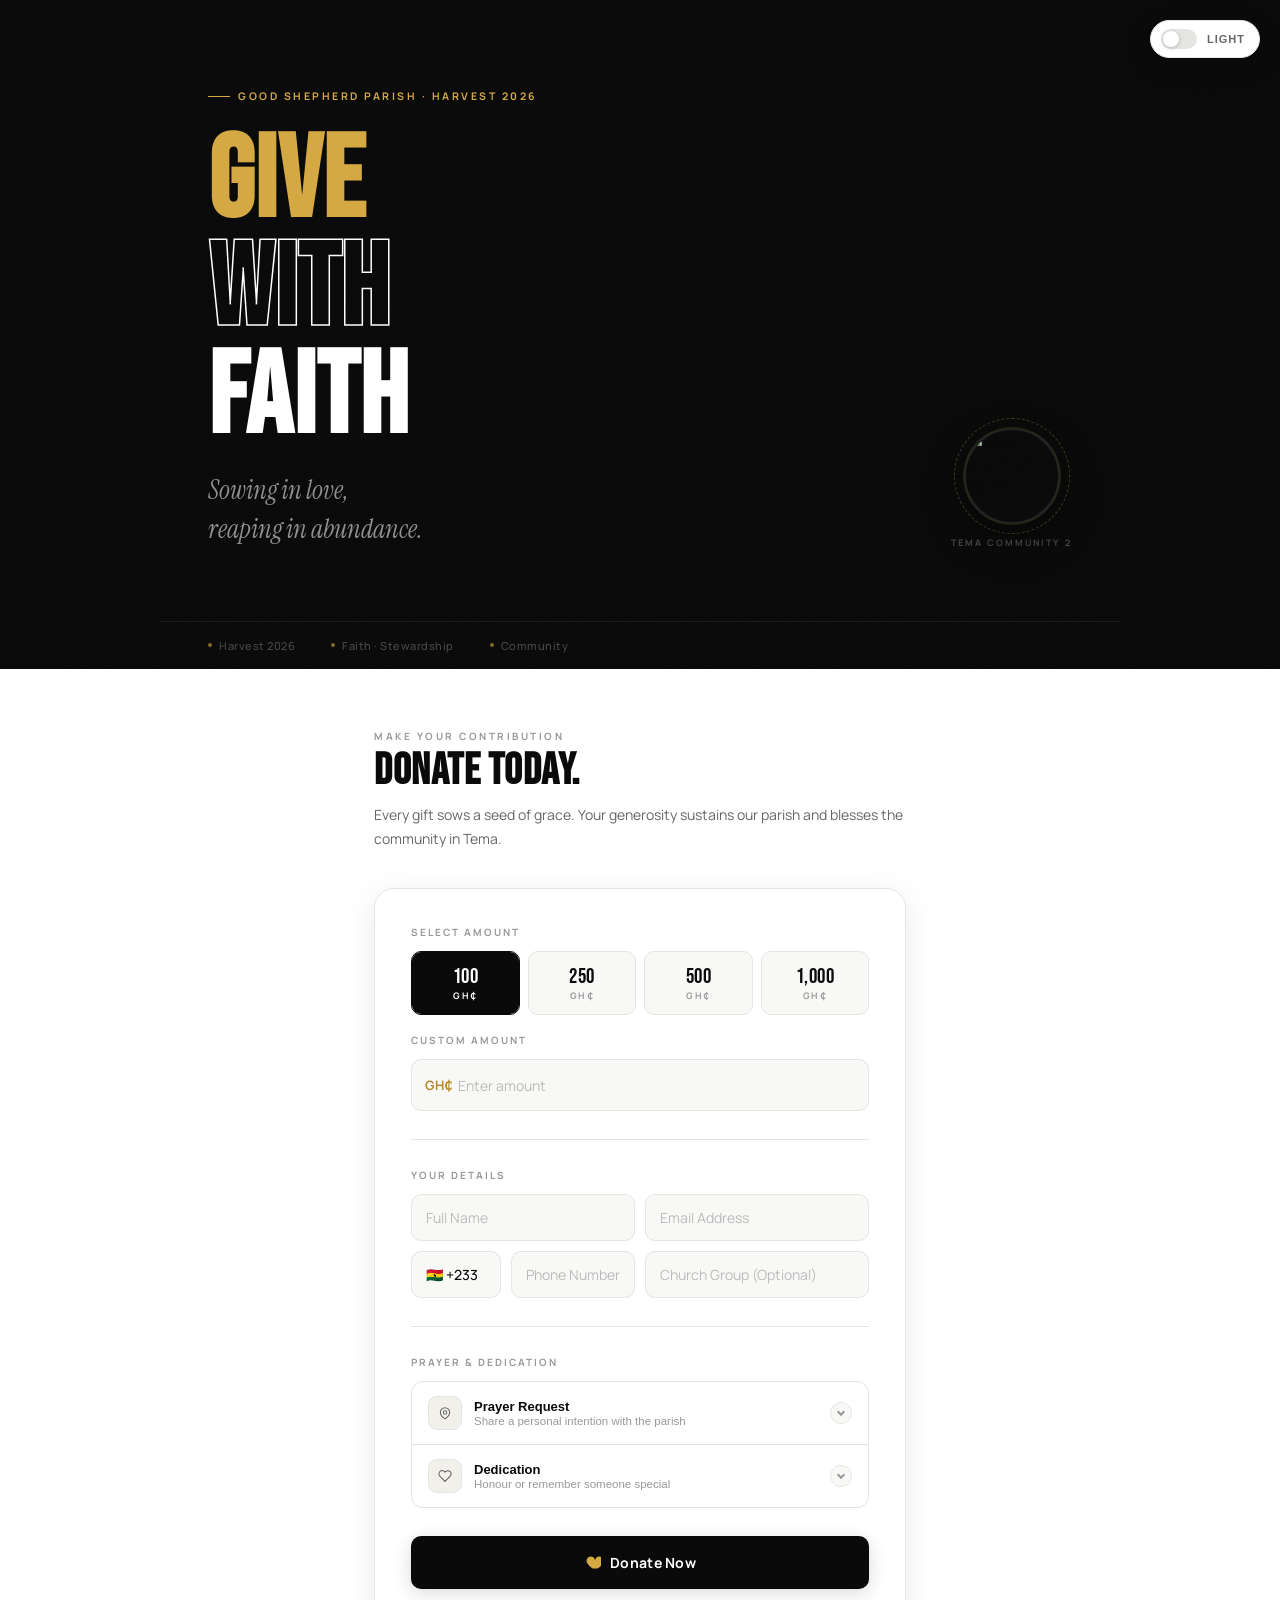
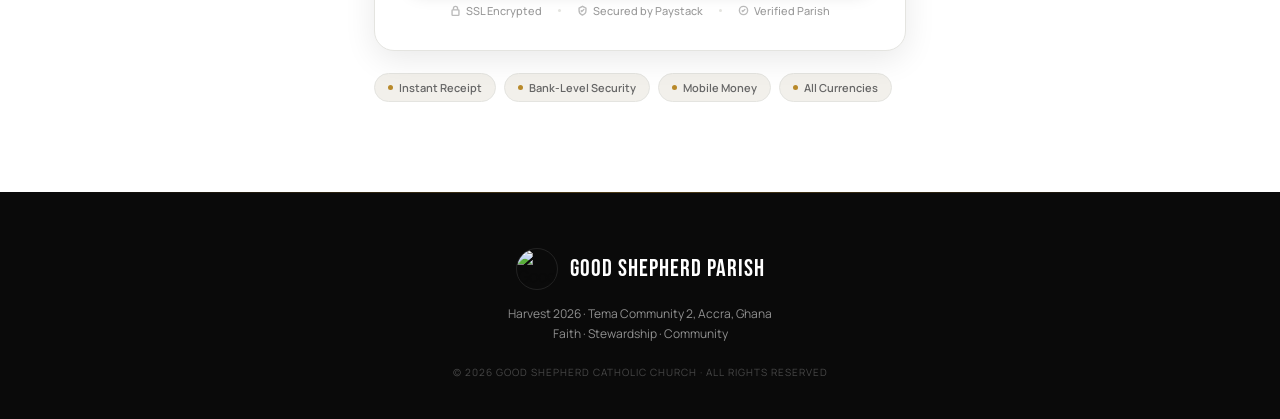
==== index.html @ bde8a5ee "Rename index2.html to index.html" ====
<!DOCTYPE html>
<html lang="en" data-theme="light">
<head>
<meta charset="UTF-8"/>
<meta name="viewport" content="width=device-width,initial-scale=1.0"/>
<title>Harvest 2026 — Good Shepherd Parish</title>
<script src="https://js.paystack.co/v1/inline.js"></script>
<link rel="preconnect" href="https://fonts.googleapis.com">
<link href="https://fonts.googleapis.com/css2?family=Bebas+Neue&family=Instrument+Serif:ital@0;1&family=Manrope:wght@300;400;500;600;700&display=swap" rel="stylesheet">

<style>
/* ═══════════════════════════════════════════════════
   DESIGN TOKENS — LIGHT
═══════════════════════════════════════════════════ */
:root,
[data-theme="light"] {
  --bg:           #FFFFFF;
  --bg2:          #F8F8F6;
  --bg3:          #F2F0EB;
  --surface:      #FFFFFF;
  --surface2:     #F8F8F6;
  --border:       #E4E4E0;
  --border2:      #CECEC8;
  --ink:          #0A0A0A;
  --ink2:         #333333;
  --ink3:         #666666;
  --ink4:         #999999;
  --ink5:         #BBBBBB;
  --hero-bg:      #0A0A0A;
  --hero-ink:     #FFFFFF;
  --hero-ink2:    rgba(255,255,255,.55);
  --hero-ink3:    rgba(255,255,255,.25);
  --hero-border:  rgba(255,255,255,.08);
  --gold:         #B8892A;
  --gold2:        #D4A843;
  --gold-bg:      #FBF5E6;
  --gold-border:  rgba(184,137,42,.2);
  --toggle-bg:    #E4E4E0;
  --toggle-knob:  #FFFFFF;
  --toggle-icon:  #666666;
  --pill-bg:      #F2F0EB;
  --shadow-sm:    0 2px 8px rgba(0,0,0,.06);
  --shadow-md:    0 8px 32px rgba(0,0,0,.09);
  --shadow-lg:    0 24px 64px rgba(0,0,0,.12);
  --cta-bg:       #0A0A0A;
  --cta-ink:      #FFFFFF;
  --input-bg:     #F8F8F6;
  --input-focus:  #FFFFFF;
}

/* ═══════════════════════════════════════════════════
   DESIGN TOKENS — DARK
═══════════════════════════════════════════════════ */
[data-theme="dark"] {
  --bg:           #0C0C0C;
  --bg2:          #141414;
  --bg3:          #1C1C1C;
  --surface:      #181818;
  --surface2:     #222222;
  --border:       #2A2A2A;
  --border2:      #383838;
  --ink:          #F0EDE8;
  --ink2:         #C8C4BC;
  --ink3:         #888480;
  --ink4:         #5A5652;
  --ink5:         #3A3632;
  --hero-bg:      #0C0C0C;
  --hero-ink:     #F0EDE8;
  --hero-ink2:    rgba(240,237,232,.5);
  --hero-ink3:    rgba(240,237,232,.2);
  --hero-border:  rgba(240,237,232,.06);
  --gold:         #C9A84C;
  --gold2:        #E8C97A;
  --gold-bg:      rgba(201,168,76,.1);
  --gold-border:  rgba(201,168,76,.2);
  --toggle-bg:    #2A2A2A;
  --toggle-knob:  #F0EDE8;
  --toggle-icon:  #C9A84C;
  --pill-bg:      #1C1C1C;
  --shadow-sm:    0 2px 8px rgba(0,0,0,.3);
  --shadow-md:    0 8px 32px rgba(0,0,0,.4);
  --shadow-lg:    0 24px 64px rgba(0,0,0,.5);
  --cta-bg:       #F0EDE8;
  --cta-ink:      #0C0C0C;
  --input-bg:     #1C1C1C;
  --input-focus:  #222222;
}

/* ═══════════════════════════════════════════════════
   RESET + BASE
═══════════════════════════════════════════════════ */
*, *::before, *::after { margin:0; padding:0; box-sizing:border-box; }
html { scroll-behavior:smooth; }

body {
  font-family: 'Manrope', sans-serif;
  background: var(--bg);
  color: var(--ink);
  overflow-x: hidden;
  -webkit-font-smoothing: antialiased;
  transition: background .4s ease, color .4s ease;
}

/* ═══════════════════════════════════════════════════
   THEME TOGGLE — floating pill
═══════════════════════════════════════════════════ */
.theme-toggle {
  position: fixed;
  top: 20px; right: 20px;
  z-index: 1000;
  display: flex; align-items: center; gap: 10px;
  background: var(--surface);
  border: 1.5px solid var(--border);
  border-radius: 100px;
  padding: 8px 14px 8px 10px;
  box-shadow: var(--shadow-md);
  cursor: pointer;
  transition: background .4s, border-color .4s, box-shadow .2s, transform .15s;
  user-select: none;
}
.theme-toggle:hover { transform: translateY(-1px); box-shadow: var(--shadow-lg); }
.theme-toggle:active { transform: translateY(0); }

.toggle-track {
  width: 36px; height: 20px;
  border-radius: 100px;
  background: var(--toggle-bg);
  position: relative;
  transition: background .4s;
  flex-shrink: 0;
}
[data-theme="dark"] .toggle-track { background: var(--gold); }

.toggle-knob {
  position: absolute;
  top: 2px; left: 2px;
  width: 16px; height: 16px;
  border-radius: 50%;
  background: var(--toggle-knob);
  transition: transform .3s cubic-bezier(.34,1.56,.64,1), background .4s;
  box-shadow: 0 1px 4px rgba(0,0,0,.2);
  display: flex; align-items: center; justify-content: center;
}
[data-theme="dark"] .toggle-knob { transform: translateX(16px); }

.toggle-label {
  font-size: 11px; font-weight: 700;
  letter-spacing: 1px; text-transform: uppercase;
  color: var(--ink3);
  transition: color .4s;
  white-space: nowrap;
}

/* ═══════════════════════════════════════════════════
   HERO
═══════════════════════════════════════════════════ */
.hero {
  background: var(--hero-bg);
  position: relative; overflow: hidden;
  transition: background .4s;
}

/* Subtle grain */
.hero::after {
  content: '';
  position: absolute; inset: 0;
  background-image: url("data:image/svg+xml,%3Csvg xmlns='http://www.w3.org/2000/svg' width='300' height='300'%3E%3Cfilter id='n'%3E%3CfeTurbulence type='fractalNoise' baseFrequency='0.8' numOctaves='4' stitchTiles='stitch'/%3E%3C/filter%3E%3Crect width='300' height='300' filter='url(%23n)' opacity='0.025'/%3E%3C/svg%3E");
  pointer-events: none; z-index: 1; opacity: .7;
}

/* Ambient glow — only in dark mode */
.hero-glow {
  position: absolute; pointer-events: none; z-index: 0;
  top: -100px; right: -100px;
  width: 500px; height: 500px;
  background: radial-gradient(circle, rgba(201,168,76,.12), transparent 65%);
  opacity: 0;
  transition: opacity .6s;
}
[data-theme="dark"] .hero-glow { opacity: 1; }

.hero-inner {
  position: relative; z-index: 2;
  max-width: 960px; margin: 0 auto;
  padding: 80px 48px 72px;
  display: grid;
  grid-template-columns: 1fr auto;
  align-items: end; gap: 40px;
}

/* Eyebrow */
.hero-tag {
  display: inline-flex; align-items: center; gap: 8px;
  font-size: 10.5px; font-weight: 700;
  letter-spacing: 2.5px; text-transform: uppercase;
  color: var(--gold2);
  margin-bottom: 26px;
  opacity: 0; animation: fadeUp .7s .1s both;
}
.tag-dash { width: 22px; height: 1.5px; background: var(--gold2); display: block; }

/* Headline */
.hero-title {
  font-family: 'Bebas Neue', sans-serif;
  font-size: clamp(68px, 9.5vw, 116px);
  line-height: .93;
  letter-spacing: 1px;
  color: var(--hero-ink);
  margin-bottom: 4px;
  opacity: 0; animation: fadeUp .8s .2s both;
  transition: color .4s;
}
.hero-title .out {
  -webkit-text-stroke: 1.5px var(--hero-ink);
  color: transparent;
  transition: -webkit-text-stroke-color .4s;
}
.hero-title .gw { color: var(--gold2); }

.hero-sub {
  font-family: 'Instrument Serif', serif;
  font-size: clamp(18px, 2.5vw, 26px);
  font-style: italic;
  color: var(--hero-ink2);
  margin-top: 18px; line-height: 1.5;
  opacity: 0; animation: fadeUp .8s .35s both;
  transition: color .4s;
}

/* Right: logo */
.hero-right {
  display: flex; flex-direction: column;
  align-items: center; gap: 12px; flex-shrink: 0;
  opacity: 0; animation: fadeUp .8s .45s both;
}
.logo-shell { position: relative; width: 96px; height: 96px; }
.logo-ring {
  position: absolute; inset: -10px; border-radius: 50%;
  border: 1px dashed rgba(201,168,76,.3);
  animation: spinRing 20s linear infinite;
}
@keyframes spinRing { to { transform: rotate(360deg); } }
.logo-img {
  width: 96px; height: 96px; border-radius: 50%;
  object-fit: cover; display: block;
  border: 2px solid rgba(255,255,255,.1);
  box-shadow: 0 0 0 1px rgba(201,168,76,.15), 0 16px 40px rgba(0,0,0,.4);
}
.hero-location {
  font-size: 9px; font-weight: 700;
  letter-spacing: 2px; text-transform: uppercase;
  color: var(--hero-ink3);
  text-align: center;
  transition: color .4s;
}

/* Bottom strip */
.hero-strip {
  position: relative; z-index: 2;
  border-top: 1px solid var(--hero-border);
  max-width: 960px; margin: 0 auto;
  padding: 16px 48px;
  display: flex; gap: 36px; flex-wrap: wrap;
  transition: border-color .4s;
}
.strip-item {
  font-size: 11px; font-weight: 500;
  letter-spacing: .5px;
  color: var(--hero-ink3);
  display: flex; align-items: center; gap: 7px;
  transition: color .4s;
}
.sdot { width: 4px; height: 4px; border-radius: 50%; background: var(--gold2); opacity: .6; }

/* ═══════════════════════════════════════════════════
   PAGE BODY
═══════════════════════════════════════════════════ */
.page-body {
  max-width: 580px; margin: 0 auto;
  padding: 60px 24px 90px;
}

.intro { margin-bottom: 36px; }
.intro-eye {
  font-size: 10px; font-weight: 700;
  letter-spacing: 2.5px; text-transform: uppercase;
  color: var(--ink4); margin-bottom: 6px;
  opacity: 0; animation: fadeUp .7s .5s both;
}
.intro-title {
  font-family: 'Bebas Neue', sans-serif;
  font-size: 44px; letter-spacing: .5px;
  color: var(--ink); line-height: 1;
  margin-bottom: 10px;
  opacity: 0; animation: fadeUp .7s .6s both;
  transition: color .4s;
}
.intro-body {
  font-size: 14px; font-weight: 400;
  color: var(--ink3); line-height: 1.75;
  opacity: 0; animation: fadeUp .7s .7s both;
  transition: color .4s;
}

/* ═══════════════════════════════════════════════════
   CARD
═══════════════════════════════════════════════════ */
.card {
  background: var(--surface);
  border: 1.5px solid var(--border);
  border-radius: 20px;
  box-shadow: var(--shadow-md);
  overflow: hidden;
  opacity: 0; transform: translateY(28px);
  transition: background .4s, border-color .4s, box-shadow .4s,
              opacity .7s cubic-bezier(.25,.46,.45,.94),
              transform .7s cubic-bezier(.25,.46,.45,.94);
}
.card.in { opacity: 1; transform: translateY(0); }
.card-pad { padding: 36px 36px 32px; }

/* ═══════════════════════════════════════════════════
   FIELD LABELS
═══════════════════════════════════════════════════ */
.flbl {
  font-size: 10px; font-weight: 700;
  letter-spacing: 2px; text-transform: uppercase;
  color: var(--ink4);
  margin-bottom: 12px; margin-top: 26px;
  transition: color .4s;
}
.flbl:first-child { margin-top: 0; }

/* ═══════════════════════════════════════════════════
   AMOUNT GRID
═══════════════════════════════════════════════════ */
.amt-grid { display: grid; grid-template-columns: repeat(4,1fr); gap: 8px; }

.amt-btn {
  position: relative; overflow: hidden;
  border: 1.5px solid var(--border);
  border-radius: 10px;
  padding: 14px 6px 12px;
  background: var(--surface2);
  cursor: pointer; text-align: center;
  transition: border-color .25s, background .25s, box-shadow .25s;
}
.amt-btn::after {
  content: '';
  position: absolute; bottom: 0; left: 0; right: 0; height: 0;
  background: var(--cta-bg);
  transition: height .28s cubic-bezier(.25,.46,.45,.94);
  z-index: 0;
}
.amt-btn:hover { border-color: var(--border2); }
.amt-btn.sel { border-color: var(--ink); }
.amt-btn.sel::after { height: 100%; }

.amt-num {
  font-family: 'Bebas Neue', sans-serif;
  font-size: 21px; letter-spacing: .5px;
  color: var(--ink); display: block; line-height: 1;
  margin-bottom: 2px;
  position: relative; z-index: 1;
  transition: color .25s;
}
.amt-cur {
  font-size: 9px; font-weight: 700;
  letter-spacing: 1.5px; text-transform: uppercase;
  color: var(--ink4); display: block;
  position: relative; z-index: 1;
  transition: color .25s;
}
.amt-btn.sel .amt-num,
.amt-btn.sel .amt-cur { color: var(--cta-ink); }

/* ═══════════════════════════════════════════════════
   INPUTS
═══════════════════════════════════════════════════ */
.inp-wrap { position: relative; }
.inp-prefix {
  position: absolute; left: 14px; top: 50%;
  transform: translateY(-50%);
  font-size: 13px; font-weight: 700;
  color: var(--gold); pointer-events: none;
}

input, select, textarea {
  width: 100%;
  background: var(--input-bg);
  border: 1.5px solid var(--border);
  border-radius: 10px;
  padding: 13px 14px;
  font-size: 14px; font-weight: 500;
  font-family: 'Manrope', sans-serif;
  color: var(--ink);
  outline: none;
  transition: border-color .2s, background .2s, box-shadow .2s, color .4s;
  -webkit-appearance: none;
}
input::placeholder, textarea::placeholder { color: var(--ink5); font-weight: 400; }
input:focus, select:focus, textarea:focus {
  border-color: var(--ink2);
  background: var(--input-focus);
  box-shadow: 0 0 0 3px rgba(0,0,0,.06);
}
[data-theme="dark"] input:focus,
[data-theme="dark"] select:focus,
[data-theme="dark"] textarea:focus {
  box-shadow: 0 0 0 3px rgba(201,168,76,.1);
  border-color: var(--gold);
}

#custom-in {
  padding-left: 46px;
  font-family: 'Bebas Neue', sans-serif;
  font-size: 20px; letter-spacing: .5px;
}
#custom-in::placeholder {
  font-family: 'Manrope', sans-serif;
  font-size: 14px; letter-spacing: 0;
}

select option { background: var(--bg2); color: var(--ink); }

.row2 { display: grid; grid-template-columns: 1fr 1fr; gap: 10px; }
.ph-row { display: grid; grid-template-columns: 90px 1fr; gap: 10px; }

/* ═══════════════════════════════════════════════════
   DIVIDER
═══════════════════════════════════════════════════ */
.rule {
  border: none; border-top: 1.5px solid var(--border);
  margin: 28px 0;
  transition: border-color .4s;
}

/* ═══════════════════════════════════════════════════
   ACCORDION
═══════════════════════════════════════════════════ */
.acc-wrap {
  border: 1.5px solid var(--border);
  border-radius: 12px; overflow: hidden;
  transition: border-color .4s;
}
.acc-item { border-bottom: 1.5px solid var(--border); transition: border-color .4s; }
.acc-item:last-child { border-bottom: none; }

.acc-btn {
  width: 100%; display: flex; align-items: center; gap: 12px;
  padding: 14px 16px;
  background: transparent; border: none;
  cursor: pointer; text-align: left;
  transition: background .15s;
}
.acc-btn:hover { background: var(--bg2); }

.acc-ico {
  width: 34px; height: 34px; border-radius: 9px;
  border: 1.5px solid var(--border);
  background: var(--bg3);
  display: flex; align-items: center; justify-content: center; flex-shrink: 0;
  transition: background .25s, border-color .25s;
}
.acc-ico svg {
  width: 14px; height: 14px;
  stroke: var(--ink3); fill: none; stroke-width: 1.8;
  transition: stroke .25s;
}
.acc-item.open .acc-ico { background: var(--gold-bg); border-color: var(--gold-border); }
.acc-item.open .acc-ico svg { stroke: var(--gold); }

.acc-text { flex: 1; }
.acc-title { font-size: 13px; font-weight: 600; color: var(--ink); transition: color .4s; }
.acc-hint { font-size: 11.5px; font-weight: 400; color: var(--ink4); margin-top: 1px; transition: color .4s; }

.acc-chev {
  width: 22px; height: 22px; border-radius: 50%;
  border: 1.5px solid var(--border);
  background: var(--surface2);
  display: flex; align-items: center; justify-content: center; flex-shrink: 0;
  transition: transform .3s cubic-bezier(.25,.46,.45,.94), background .25s, border-color .25s;
}
.acc-chev svg { width: 10px; height: 10px; stroke: var(--ink4); fill: none; stroke-width: 2.5; transition: stroke .25s; }
.acc-item.open .acc-chev {
  transform: rotate(180deg);
  background: var(--cta-bg); border-color: var(--cta-bg);
}
.acc-item.open .acc-chev svg { stroke: var(--cta-ink); }

.acc-body { max-height: 0; overflow: hidden; transition: max-height .38s cubic-bezier(.25,.46,.45,.94); }
.acc-item.open .acc-body { max-height: 220px; }
.acc-inner { padding: 4px 16px 16px; }
textarea { resize: none; min-height: 80px; font-size: 13px; line-height: 1.65; }

/* ═══════════════════════════════════════════════════
   CTA BUTTON
═══════════════════════════════════════════════════ */
.cta {
  width: 100%; margin-top: 28px;
  padding: 17px 28px;
  background: var(--cta-bg);
  color: var(--cta-ink);
  border: none; border-radius: 10px;
  font-family: 'Manrope', sans-serif;
  font-size: 14px; font-weight: 700; letter-spacing: .3px;
  cursor: pointer;
  display: flex; align-items: center; justify-content: center; gap: 9px;
  position: relative; overflow: hidden;
  box-shadow: 0 4px 18px rgba(0,0,0,.15);
  transition: background .4s, color .4s, transform .2s, box-shadow .2s;
}
.cta::before {
  content: '';
  position: absolute; top: 0; left: -70%;
  width: 45%; height: 100%;
  background: linear-gradient(90deg, transparent, rgba(255,255,255,.15), transparent);
  transform: skewX(-18deg);
  transition: left .5s ease;
}
.cta:hover { transform: translateY(-2px); box-shadow: 0 10px 32px rgba(0,0,0,.2); }
.cta:hover::before { left: 130%; }
.cta:active { transform: translateY(0); }
.cta svg { width: 17px; height: 17px; fill: var(--gold2); flex-shrink: 0; }

/* Trust row */
.trust {
  display: flex; align-items: center; justify-content: center;
  gap: 16px; margin-top: 14px; flex-wrap: wrap;
}
.tr-item {
  display: flex; align-items: center; gap: 5px;
  font-size: 11px; font-weight: 500; color: var(--ink4);
  transition: color .4s;
}
.tr-item svg { width: 11px; height: 11px; stroke: var(--ink5); fill: none; stroke-width: 2; transition: stroke .4s; }
.tr-sep { width: 3px; height: 3px; border-radius: 50%; background: var(--border); transition: background .4s; }

/* ═══════════════════════════════════════════════════
   FEATURE PILLS
═══════════════════════════════════════════════════ */
.pills { display: flex; gap: 8px; flex-wrap: wrap; margin-top: 22px; }
.pill {
  display: flex; align-items: center; gap: 6px;
  padding: 6px 13px;
  border: 1.5px solid var(--border);
  border-radius: 100px;
  background: var(--pill-bg);
  font-size: 11px; font-weight: 600;
  color: var(--ink3);
  transition: background .4s, border-color .4s, color .4s;
}
.pill-dot { width: 5px; height: 5px; border-radius: 50%; background: var(--gold); }

/* ═══════════════════════════════════════════════════
   FOOTER
═══════════════════════════════════════════════════ */
footer {
  background: var(--hero-bg);
  padding: 56px 48px 40px;
  position: relative;
  transition: background .4s;
}
footer::before {
  content: '';
  position: absolute; top: 0; left: 48px; right: 48px; height: 1.5px;
  background: linear-gradient(90deg, transparent, var(--gold), transparent);
  opacity: .4;
}
.foot-inner {
  max-width: 580px; margin: 0 auto;
  display: flex; flex-direction: column; align-items: center;
  gap: 14px; text-align: center;
}
.foot-logo { display: flex; align-items: center; gap: 12px; }
.foot-logo-img {
  width: 42px; height: 42px; border-radius: 50%; object-fit: cover;
  border: 1.5px solid rgba(255,255,255,.1);
}
.foot-name {
  font-family: 'Bebas Neue', sans-serif;
  font-size: 24px; letter-spacing: 1px;
  color: var(--hero-ink);
  transition: color .4s;
}
.foot-tag { font-size: 12px; font-weight: 400; color: var(--hero-ink2); line-height: 1.7; transition: color .4s; }
.foot-copy {
  font-size: 10px; font-weight: 400;
  letter-spacing: 1px; text-transform: uppercase;
  color: var(--hero-ink3); margin-top: 6px;
  transition: color .4s;
}

/* ═══════════════════════════════════════════════════
   TOAST
═══════════════════════════════════════════════════ */
.toast {
  position: fixed; bottom: 28px; left: 50%;
  transform: translateX(-50%) translateY(20px);
  opacity: 0;
  background: var(--surface);
  border: 1.5px solid var(--border);
  border-radius: 100px;
  padding: 12px 22px;
  display: flex; align-items: center; gap: 9px;
  font-size: 13px; font-weight: 500; color: var(--ink);
  box-shadow: var(--shadow-lg);
  z-index: 9999;
  pointer-events: none; white-space: nowrap;
  transition: opacity .35s cubic-bezier(.25,.46,.45,.94),
              transform .35s cubic-bezier(.25,.46,.45,.94),
              background .4s, border-color .4s, color .4s;
}
.toast.show { opacity: 1; transform: translateX(-50%) translateY(0); }
.toast svg { width: 14px; height: 14px; stroke: var(--gold2); fill: none; stroke-width: 2.2; flex-shrink: 0; }
.toast.err { border-color: #c0392b; }
.toast.err svg { stroke: #e74c3c; }

/* ═══════════════════════════════════════════════════
   ANIMATIONS
═══════════════════════════════════════════════════ */
@keyframes fadeUp {
  from { opacity: 0; transform: translateY(22px); }
  to   { opacity: 1; transform: none; }
}

/* ═══════════════════════════════════════════════════
   RESPONSIVE
═══════════════════════════════════════════════════ */
@media (max-width: 640px) {
  .hero-inner { grid-template-columns: 1fr; padding: 60px 24px 52px; gap: 28px; }
  .hero-right { flex-direction: row; justify-content: flex-start; }
  .hero-strip { padding: 16px 24px; gap: 20px; }
  .amt-grid { grid-template-columns: 1fr 1fr; }
  .row2 { grid-template-columns: 1fr; }
  .card-pad { padding: 24px 20px 20px; }
  footer { padding: 48px 24px 36px; }
  footer::before { left: 24px; right: 24px; }
  .theme-toggle { top: 16px; right: 16px; padding: 7px 12px 7px 9px; }
}
@media (prefers-reduced-motion: reduce) {
  *, *::before, *::after { animation-duration: .01ms !important; transition-duration: .01ms !important; }
}
</style>
</head>

<body>

<!-- ══ THEME TOGGLE ══════════════════════════════════ -->
<button class="theme-toggle" id="themeToggle" onclick="toggleTheme()" aria-label="Toggle dark mode">
  <div class="toggle-track">
    <div class="toggle-knob" id="knob"></div>
  </div>
  <span class="toggle-label" id="toggleLabel">Light</span>
</button>

<!-- ══ HERO ══════════════════════════════════════════ -->
<section class="hero">
  <div class="hero-glow"></div>

  <div class="hero-inner">
    <div class="hero-left">
      <div class="hero-tag">
        <span class="tag-dash"></span>
        Good Shepherd Parish · Harvest 2026
      </div>
      <h1 class="hero-title">
        <span class="gw">Give</span><br>
        <span class="out">With</span><br>
        Faith
      </h1>
      <p class="hero-sub">Sowing in love,<br>reaping in abundance.</p>
    </div>

    <div class="hero-right">
      <div class="logo-shell">
        <div class="logo-ring"></div>
        <img class="logo-img"
          src="[data-uri]"
          alt="Good Shepherd Parish">
      </div>
      <span class="hero-location">Tema Community 2</span>
    </div>
  </div>

  <div class="hero-strip">
    <div class="strip-item"><div class="sdot"></div>Harvest 2026</div>
    <div class="strip-item"><div class="sdot"></div>Faith · Stewardship</div>
    <div class="strip-item"><div class="sdot"></div>Community</div>
  </div>
</section>

<!-- ══ BODY ══════════════════════════════════════════ -->
<main class="page-body">

  <div class="intro">
    <div class="intro-eye">Make Your Contribution</div>
    <h2 class="intro-title">Donate Today.</h2>
    <p class="intro-body">Every gift sows a seed of grace. Your generosity sustains our parish and blesses the community in Tema.</p>
  </div>

  <div class="card" id="mainCard">
    <div class="card-pad">

      <!-- AMOUNT -->
      <div class="flbl">Select Amount</div>
      <div class="amt-grid">
        <div class="amt-btn sel" onclick="setAmt(100,this)">
          <span class="amt-num">100</span><span class="amt-cur">GH₵</span>
        </div>
        <div class="amt-btn" onclick="setAmt(250,this)">
          <span class="amt-num">250</span><span class="amt-cur">GH₵</span>
        </div>
        <div class="amt-btn" onclick="setAmt(500,this)">
          <span class="amt-num">500</span><span class="amt-cur">GH₵</span>
        </div>
        <div class="amt-btn" onclick="setAmt(1000,this)">
          <span class="amt-num">1,000</span><span class="amt-cur">GH₵</span>
        </div>
      </div>

      <!-- CUSTOM -->
      <div class="flbl" style="margin-top:18px;">Custom Amount</div>
      <div class="inp-wrap">
        <span class="inp-prefix">GH₵</span>
        <input type="number" id="custom-in" placeholder="Enter amount" oninput="onCustom(this)">
      </div>

      <hr class="rule">

      <!-- DETAILS -->
      <div class="flbl">Your Details</div>
      <div class="row2" style="margin-bottom:10px;">
        <input type="text" id="fullname" placeholder="Full Name">
        <input type="email" id="email" placeholder="Email Address">
      </div>
      <div class="row2">
        <div class="ph-row">
          <select id="cc">
            <option value="+233">🇬🇭 +233</option>
            <option value="+1">🇺🇸 +1</option>
            <option value="+44">🇬🇧 +44</option>
          </select>
          <input type="tel" id="phone" placeholder="Phone Number">
        </div>
        <input type="text" placeholder="Church Group (Optional)">
      </div>

      <hr class="rule">

      <!-- PRAYER & DEDICATION -->
      <div class="flbl">Prayer &amp; Dedication</div>
      <div class="acc-wrap">

        <div class="acc-item" id="a1">
          <button class="acc-btn" onclick="togAcc('a1')">
            <div class="acc-ico">
              <svg viewBox="0 0 24 24"><path d="M12 22s-8-5-8-11a8 8 0 0116 0c0 6-8 11-8 11z"/><circle cx="12" cy="11" r="3"/></svg>
            </div>
            <div class="acc-text">
              <div class="acc-title">Prayer Request</div>
              <div class="acc-hint">Share a personal intention with the parish</div>
            </div>
            <div class="acc-chev">
              <svg viewBox="0 0 12 12"><polyline points="2,4 6,8 10,4"/></svg>
            </div>
          </button>
          <div class="acc-body">
            <div class="acc-inner">
              <textarea id="prayer" placeholder="Share your prayer request (optional)…"></textarea>
            </div>
          </div>
        </div>

        <div class="acc-item" id="a2">
          <button class="acc-btn" onclick="togAcc('a2')">
            <div class="acc-ico">
              <svg viewBox="0 0 24 24"><path d="M20.84 4.61a5.5 5.5 0 00-7.78 0L12 5.67l-1.06-1.06a5.5 5.5 0 00-7.78 7.78l1.06 1.06L12 21.23l7.78-7.78 1.06-1.06a5.5 5.5 0 000-7.78z"/></svg>
            </div>
            <div class="acc-text">
              <div class="acc-title">Dedication</div>
              <div class="acc-hint">Honour or remember someone special</div>
            </div>
            <div class="acc-chev">
              <svg viewBox="0 0 12 12"><polyline points="2,4 6,8 10,4"/></svg>
            </div>
          </button>
          <div class="acc-body">
            <div class="acc-inner">
              <textarea id="dedication" placeholder="Dedicate this donation in honour or memory of someone (optional)…"></textarea>
            </div>
          </div>
        </div>

      </div>

      <!-- CTA -->
      <button class="cta" id="donateBtn" onclick="initDonation()">
        <svg viewBox="0 0 20 20"><path d="M10 17s-7-4.5-7-9a5 5 0 0110 0 5 5 0 0110 0c0 4.5-7 9-7 9z"/></svg>
        Donate Now
      </button>

      <div class="trust">
        <div class="tr-item">
          <svg viewBox="0 0 16 16" stroke-width="1.8"><rect x="3" y="7" width="10" height="8" rx="1"/><path d="M5 7V5a3 3 0 016 0v2"/></svg>
          SSL Encrypted
        </div>
        <div class="tr-sep"></div>
        <div class="tr-item">
          <svg viewBox="0 0 16 16" stroke-width="1.8"><path d="M8 2L3 4.5v4C3 11.5 5.5 13.8 8 14.5c2.5-.7 5-3 5-6v-4L8 2z"/><polyline points="5.5,8 7,9.5 10.5,6"/></svg>
          Secured by Paystack
        </div>
        <div class="tr-sep"></div>
        <div class="tr-item">
          <svg viewBox="0 0 16 16" stroke-width="1.8"><circle cx="8" cy="8" r="6"/><polyline points="5.5,8 7,9.5 10.5,6"/></svg>
          Verified Parish
        </div>
      </div>

    </div>
  </div>

  <!-- PILLS -->
  <div class="pills">
    <div class="pill"><div class="pill-dot"></div>Instant Receipt</div>
    <div class="pill"><div class="pill-dot"></div>Bank-Level Security</div>
    <div class="pill"><div class="pill-dot"></div>Mobile Money</div>
    <div class="pill"><div class="pill-dot"></div>All Currencies</div>
  </div>

</main>

<!-- ══ FOOTER ═════════════════════════════════════════ -->
<footer>
  <div class="foot-inner">
    <div class="foot-logo">
      <img class="foot-logo-img"
        src="[data-uri]"
        alt="Good Shepherd">
      <div class="foot-name">Good Shepherd Parish</div>
    </div>
    <p class="foot-tag">Harvest 2026 · Tema Community 2, Accra, Ghana<br>Faith · Stewardship · Community</p>
    <p class="foot-copy">© 2026 Good Shepherd Catholic Church · All rights reserved</p>
  </div>
</footer>

<!-- TOAST -->
<div class="toast" id="toast">
  <svg id="t-ico" viewBox="0 0 16 16" stroke-width="2.2">
    <circle cx="8" cy="8" r="6"/><polyline points="5.5,8 7,9.5 10.5,6"/>
  </svg>
  <span id="t-msg">Done.</span>
</div>

<script>
/* ── THEME ─────────────────────────────── */
const html   = document.documentElement;
const label  = document.getElementById('toggleLabel');

// Respect system preference on first load
if(window.matchMedia('(prefers-color-scheme: dark)').matches){
  html.setAttribute('data-theme','dark');
  label.textContent = 'Dark';
}

// Also listen for OS-level changes
window.matchMedia('(prefers-color-scheme: dark)').addEventListener('change', e => {
  const t = e.matches ? 'dark' : 'light';
  html.setAttribute('data-theme', t);
  label.textContent = t.charAt(0).toUpperCase() + t.slice(1);
  localStorage.setItem('gsp-theme', t);
});

// Load saved preference
const saved = localStorage.getItem('gsp-theme');
if(saved){ html.setAttribute('data-theme', saved); label.textContent = saved.charAt(0).toUpperCase()+saved.slice(1); }

function toggleTheme(){
  const curr = html.getAttribute('data-theme');
  const next = curr === 'dark' ? 'light' : 'dark';
  html.setAttribute('data-theme', next);
  label.textContent = next.charAt(0).toUpperCase() + next.slice(1);
  localStorage.setItem('gsp-theme', next);
}

/* ── SCROLL REVEAL ─────────────────────── */
const obs = new IntersectionObserver(entries => {
  entries.forEach(e => { if(e.isIntersecting) e.target.classList.add('in'); });
}, { threshold: .1 });
document.querySelectorAll('.card').forEach(c => obs.observe(c));

/* ── AMOUNT ─────────────────────────────── */
let selAmt = 100;
function setAmt(v, el){
  selAmt = v;
  document.querySelectorAll('.amt-btn').forEach(b => b.classList.remove('sel'));
  el.classList.add('sel');
  document.getElementById('custom-in').value = '';
}
function onCustom(el){
  if(el.value){
    selAmt = parseFloat(el.value);
    document.querySelectorAll('.amt-btn').forEach(b => b.classList.remove('sel'));
  }
}

/* ── ACCORDION ──────────────────────────── */
function togAcc(id){
  const item = document.getElementById(id);
  const was  = item.classList.contains('open');
  document.querySelectorAll('.acc-item').forEach(i => i.classList.remove('open'));
  if(!was) item.classList.add('open');
}

/* ── TOAST ──────────────────────────────── */
function showToast(msg, type='ok'){
  const t  = document.getElementById('toast');
  const ic = document.getElementById('t-ico');
  document.getElementById('t-msg').textContent = msg;
  t.className = 'toast' + (type === 'err' ? ' err' : '');
  ic.innerHTML = type === 'err'
    ? '<circle cx="8" cy="8" r="6"/><path d="M6 10l4-4M10 10L6 6"/>'
    : '<circle cx="8" cy="8" r="6"/><polyline points="5.5,8 7,9.5 10.5,6"/>';
  void t.offsetWidth;
  t.classList.add('show');
  setTimeout(() => t.classList.remove('show'), 3400);
}

/* ── BUTTON STATE ───────────────────────── */
function setBtnState(loading){
  const btn = document.getElementById('donateBtn');
  if(loading){
    btn.disabled = true;
    btn.innerHTML = `
      <svg width="17" height="17" viewBox="0 0 24 24" fill="none"
        stroke="currentColor" stroke-width="2.5"
        style="animation:spin .7s linear infinite;flex-shrink:0">
        <path d="M12 2v4M12 18v4M4.93 4.93l2.83 2.83M16.24 16.24l2.83 2.83M2 12h4M18 12h4M4.93 19.07l2.83-2.83M16.24 7.76l2.83-2.83"/>
      </svg>Processing…`;
    if(!document.getElementById('spinSty')){
      const s = document.createElement('style');
      s.id = 'spinSty';
      s.textContent = '@keyframes spin{to{transform:rotate(360deg)}}';
      document.head.appendChild(s);
    }
  } else {
    btn.disabled = false;
    btn.innerHTML = `<svg viewBox="0 0 20 20"><path d="M10 17s-7-4.5-7-9a5 5 0 0110 0 5 5 0 0110 0c0 4.5-7 9-7 9z"/></svg>Donate Now`;
  }
}

/* ── PAYSTACK ───────────────────────────── */
function initDonation(){
  const name  = document.getElementById('fullname').value.trim();
  const email = document.getElementById('email').value.trim();
  const phone = document.getElementById('phone').value.trim();
  if(!name || !email || !phone){
    showToast('Please fill in name, email and phone.', 'err'); return;
  }
  if(!selAmt || selAmt < 1){
    showToast('Please select or enter an amount.', 'err'); return;
  }
  setBtnState(true);
  const handler = PaystackPop.setup({
    key: 'YOUR_PAYSTACK_PUBLIC_KEY',
    email, amount: Math.round(selAmt * 100), currency: 'GHS',
    ref: 'GSP_H26_' + Date.now(),
    metadata: { custom_fields: [
      { display_name:'Donor Name',   variable_name:'donor_name',  value: name },
      { display_name:'Phone',        variable_name:'phone',       value: phone },
      { display_name:'Prayer',       variable_name:'prayer',      value: document.getElementById('prayer').value },
      { display_name:'Dedication',   variable_name:'dedication',  value: document.getElementById('dedication').value }
    ]},
    onClose(){ setBtnState(false); showToast('Payment window closed.'); },
    callback(r){ setBtnState(false); showToast('🙏 Thank you! Ref: ' + r.reference); }
  });
  handler.openIframe();
}
</script>

</body>
</html>
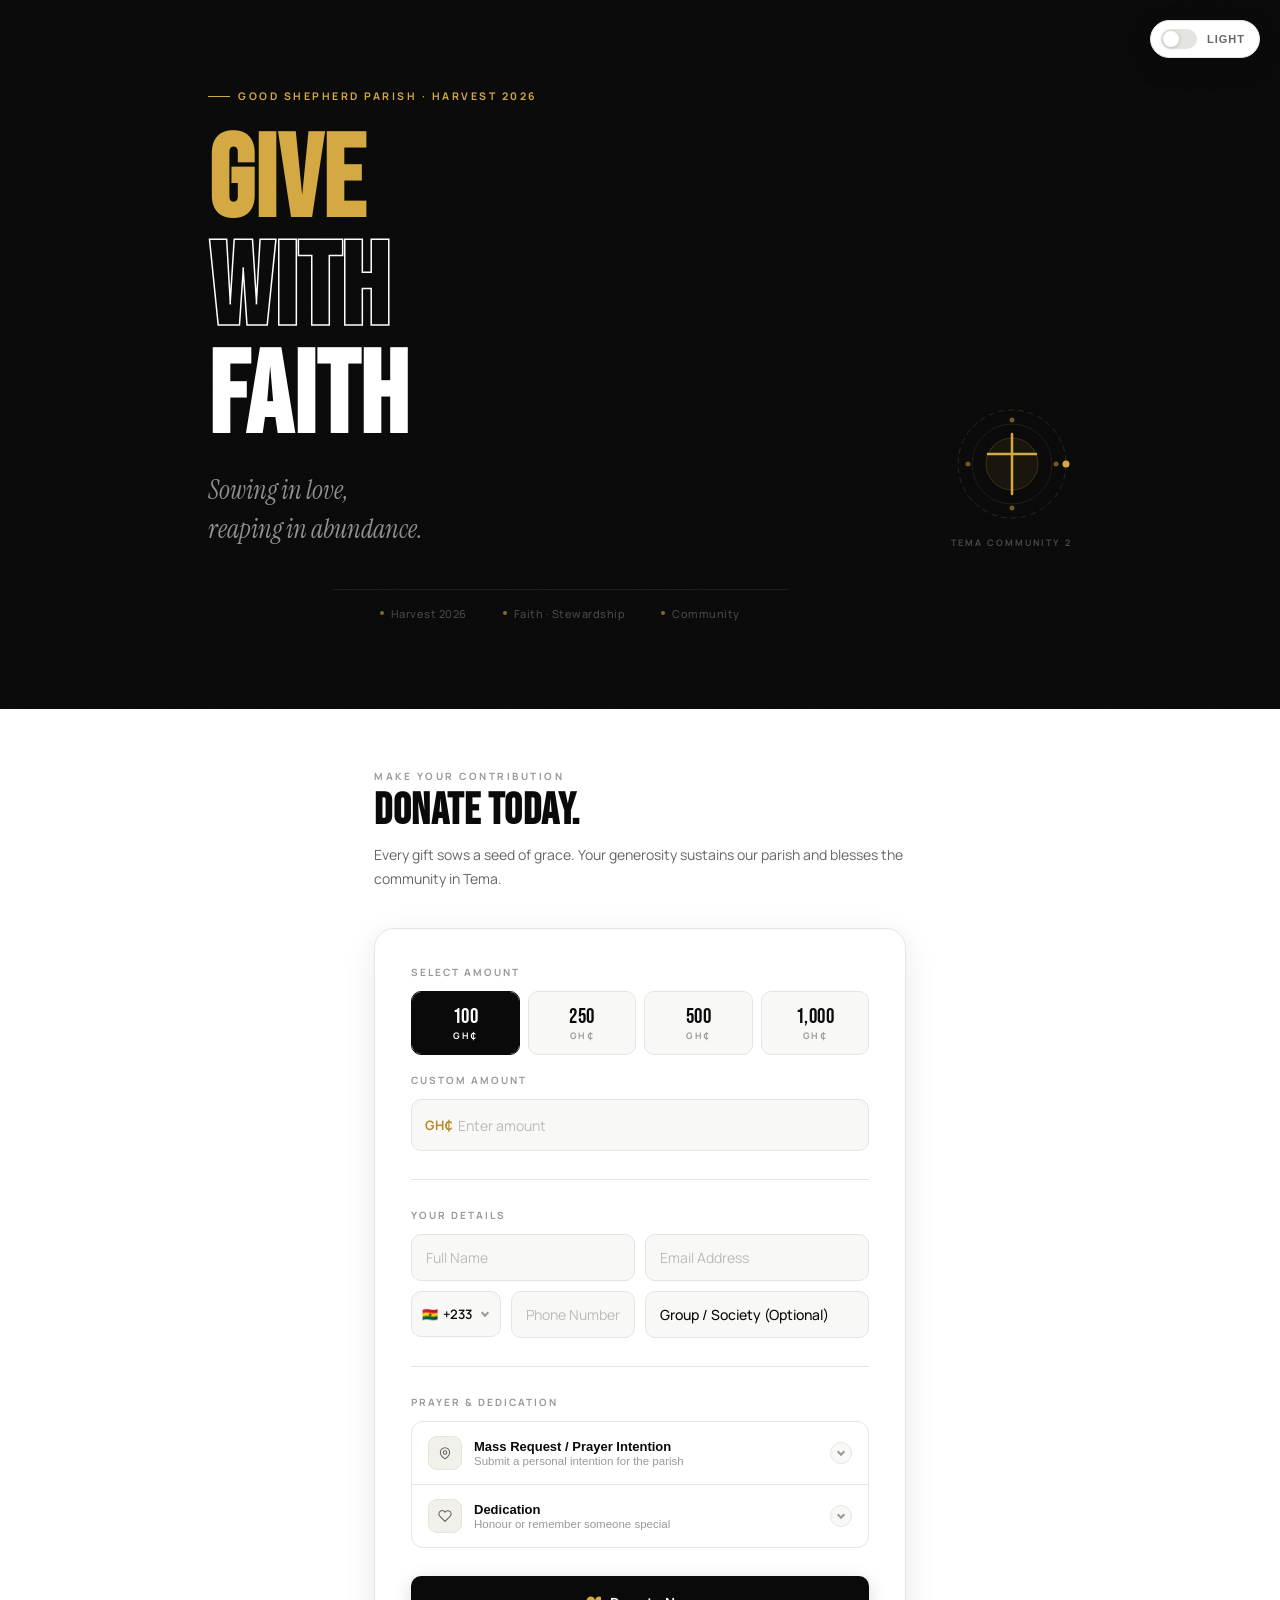
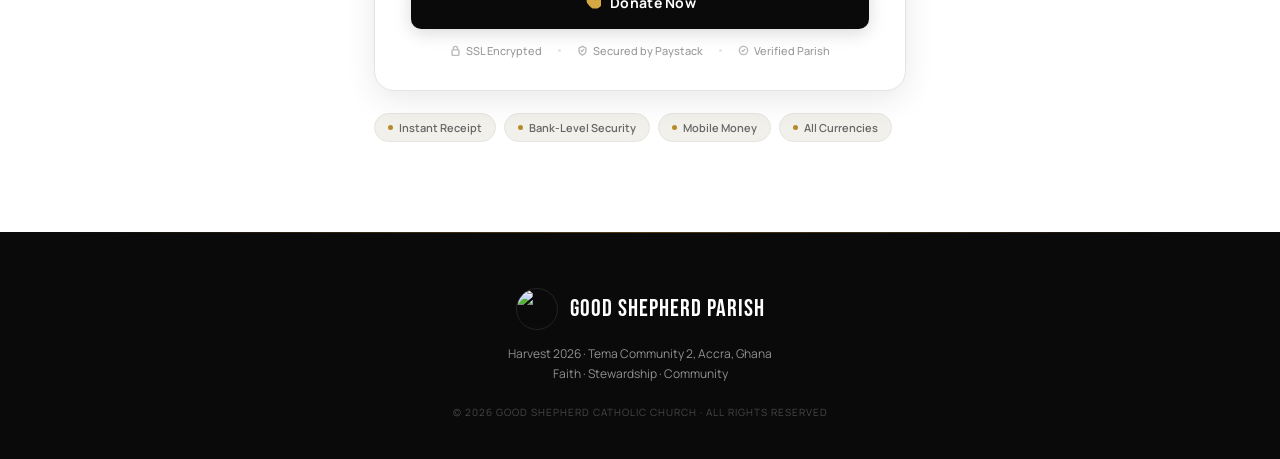
==== commit 0b560127: "Update fmt.Println message from 'Hello' to 'Goodbye'" ====
--- a/index.html
+++ b/index.html
@@ -616,6 +616,180 @@
 .toast.err { border-color: #c0392b; }
 .toast.err svg { stroke: #e74c3c; }
 
+/* optgroup labels */
+optgroup { color: var(--ink4); font-size: 11px; font-weight: 700; letter-spacing: 1px; }
+
+/* Intention detail slide-in */
+#intentionDetail {
+  animation: fadeUp .25s ease both;
+}
+
+/* ═══════════════════════════════════════════════════
+   ANIMATED HERO ICON
+═══════════════════════════════════════════════════ */
+.hero-icon-wrap {
+  display: flex; flex-direction: column;
+  align-items: center; gap: 12px; flex-shrink: 0;
+}
+.hero-icon-svg {
+  width: 120px; height: 120px;
+  overflow: visible;
+}
+
+/* Orbit ring slow spin */
+.orbit-ring {
+  transform-origin: 60px 60px;
+  animation: spinCW 22s linear infinite;
+}
+/* Mid ring counter-spin */
+.mid-ring {
+  transform-origin: 60px 60px;
+  animation: spinCCW 16s linear infinite;
+}
+/* Inner glow pulse */
+.inner-glow {
+  animation: glowPulse 3s ease-in-out infinite;
+  transform-origin: 60px 60px;
+}
+/* Cross lines draw in */
+.cross-v {
+  stroke-dasharray: 60;
+  stroke-dashoffset: 60;
+  animation: drawLine 1.2s .3s cubic-bezier(.25,.46,.45,.94) forwards;
+}
+.cross-h {
+  stroke-dasharray: 48;
+  stroke-dashoffset: 48;
+  animation: drawLine 1s .7s cubic-bezier(.25,.46,.45,.94) forwards;
+}
+/* Accent dots fade in staggered */
+.acc-dot {
+  opacity: 0;
+  animation: dotFadeIn .6s ease forwards;
+}
+.acc-dot:nth-child(1) { animation-delay: 1.1s; }
+.acc-dot:nth-child(2) { animation-delay: 1.3s; }
+.acc-dot:nth-child(3) { animation-delay: 1.2s; }
+.acc-dot:nth-child(4) { animation-delay: 1.4s; }
+/* Orbiting dot */
+.orbit-dot {
+  transform-origin: 60px 60px;
+  animation: orbitDot 8s linear infinite;
+}
+
+@keyframes spinCW  { to { transform: rotate(360deg);  } }
+@keyframes spinCCW { to { transform: rotate(-360deg); } }
+@keyframes glowPulse {
+  0%,100% { r: 26; opacity: .7; }
+  50%      { r: 29; opacity: 1;  }
+}
+@keyframes drawLine { to { stroke-dashoffset: 0; } }
+@keyframes dotFadeIn { to { opacity: .5; } }
+@keyframes orbitDot {
+  from { transform: rotate(0deg)   translateX(54px); }
+  to   { transform: rotate(360deg) translateX(54px); }
+}
+
+/* ═══════════════════════════════════════════════════
+   COUNTRY CODE PICKER
+═══════════════════════════════════════════════════ */
+.cc-wrap {
+  position: relative;
+}
+.cc-trigger {
+  width: 100%;
+  display: flex; align-items: center; gap: 5px;
+  background: var(--input-bg);
+  border: 1.5px solid var(--border);
+  border-radius: 10px;
+  padding: 13px 10px;
+  font-size: 13px; font-weight: 600;
+  font-family: 'Manrope', sans-serif;
+  color: var(--ink);
+  cursor: pointer;
+  transition: border-color .2s, background .2s, box-shadow .2s, color .4s;
+  white-space: nowrap;
+}
+.cc-trigger:focus, .cc-trigger.open {
+  border-color: var(--ink2);
+  background: var(--input-focus);
+  box-shadow: 0 0 0 3px rgba(0,0,0,.06);
+  outline: none;
+}
+[data-theme="dark"] .cc-trigger:focus,
+[data-theme="dark"] .cc-trigger.open {
+  border-color: var(--gold);
+  box-shadow: 0 0 0 3px rgba(201,168,76,.1);
+}
+.cc-trigger svg {
+  width: 10px; height: 10px;
+  margin-left: auto; flex-shrink: 0;
+  transition: transform .25s cubic-bezier(.25,.46,.45,.94);
+  stroke: var(--ink4);
+}
+.cc-trigger.open svg { transform: rotate(180deg); }
+
+.cc-menu {
+  position: absolute;
+  top: calc(100% + 6px); left: 0;
+  width: 260px;
+  background: var(--surface);
+  border: 1.5px solid var(--border);
+  border-radius: 12px;
+  box-shadow: var(--shadow-lg);
+  z-index: 500;
+  overflow: hidden;
+  opacity: 0;
+  transform: translateY(-8px) scale(.97);
+  pointer-events: none;
+  transition: opacity .25s cubic-bezier(.25,.46,.45,.94),
+              transform .25s cubic-bezier(.25,.46,.45,.94);
+}
+.cc-menu.open {
+  opacity: 1; transform: none; pointer-events: auto;
+}
+
+.cc-search-wrap {
+  display: flex; align-items: center; gap: 8px;
+  padding: 10px 12px;
+  border-bottom: 1px solid var(--border);
+}
+.cc-search-wrap svg {
+  width: 14px; height: 14px;
+  stroke: var(--ink4); flex-shrink: 0;
+}
+.cc-search {
+  border: none; background: transparent;
+  font-size: 13px; font-weight: 400;
+  color: var(--ink); outline: none;
+  padding: 0; width: 100%;
+  box-shadow: none;
+}
+.cc-search::placeholder { color: var(--ink5); }
+.cc-search:focus { border: none; box-shadow: none; background: transparent; }
+
+.cc-list {
+  max-height: 220px; overflow-y: auto;
+  padding: 4px 0;
+}
+.cc-list::-webkit-scrollbar { width: 4px; }
+.cc-list::-webkit-scrollbar-track { background: transparent; }
+.cc-list::-webkit-scrollbar-thumb { background: var(--border); border-radius: 4px; }
+
+.cc-opt {
+  display: flex; align-items: center; gap: 10px;
+  padding: 9px 14px;
+  cursor: pointer;
+  font-size: 13px; font-weight: 500;
+  color: var(--ink);
+  transition: background .12s;
+}
+.cc-opt:hover { background: var(--bg2); }
+.cc-opt.active { background: var(--gold-bg); color: var(--gold); }
+.cc-opt-flag { font-size: 16px; flex-shrink: 0; width: 22px; }
+.cc-opt-name { flex: 1; font-size: 12px; color: var(--ink3); }
+.cc-opt-code { font-weight: 700; font-size: 12px; color: var(--ink2); flex-shrink: 0; }
+
 /* ═══════════════════════════════════════════════════
    ANIMATIONS
 ═══════════════════════════════════════════════════ */
@@ -673,15 +847,29 @@
     </div>
 
     <div class="hero-right">
-      <div class="logo-shell">
-        <div class="logo-ring"></div>
-        <img class="logo-img"
-          src="[data-uri]"
-          alt="Good Shepherd Parish">
+      <!-- Animated sacred icon replacing logo -->
+      <div class="hero-icon-wrap">
+        <svg class="hero-icon-svg" viewBox="0 0 120 120" fill="none" xmlns="http://www.w3.org/2000/svg">
+          <!-- Outer orbit ring -->
+          <circle class="orbit-ring" cx="60" cy="60" r="54" stroke="rgba(212,168,67,.18)" stroke-width="1" stroke-dasharray="6 4"/>
+          <!-- Mid ring -->
+          <circle class="mid-ring" cx="60" cy="60" r="40" stroke="rgba(212,168,67,.12)" stroke-width="1"/>
+          <!-- Inner glow circle -->
+          <circle class="inner-glow" cx="60" cy="60" r="26" fill="rgba(212,168,67,.07)" stroke="rgba(212,168,67,.22)" stroke-width="1"/>
+          <!-- Cross -->
+          <line class="cross-v" x1="60" y1="30" x2="60" y2="90" stroke="#D4A843" stroke-width="2.5" stroke-linecap="round"/>
+          <line class="cross-h" x1="36" y1="50" x2="84" y2="50" stroke="#D4A843" stroke-width="2.5" stroke-linecap="round"/>
+          <!-- Corner accent dots -->
+          <circle class="acc-dot" cx="60" cy="16" r="2.5" fill="#D4A843" opacity=".5"/>
+          <circle class="acc-dot" cx="60" cy="104" r="2.5" fill="#D4A843" opacity=".5"/>
+          <circle class="acc-dot" cx="16" cy="60" r="2.5" fill="#D4A843" opacity=".5"/>
+          <circle class="acc-dot" cx="104" cy="60" r="2.5" fill="#D4A843" opacity=".5"/>
+          <!-- Orbiting dot -->
+          <circle class="orbit-dot" cx="114" cy="60" r="3.5" fill="#D4A843"/>
+        </svg>
+        <span class="hero-location">Tema Community 2</span>
       </div>
-      <span class="hero-location">Tema Community 2</span>
     </div>
-  </div>
 
   <div class="hero-strip">
     <div class="strip-item"><div class="sdot"></div>Harvest 2026</div>
@@ -735,15 +923,59 @@
         <input type="email" id="email" placeholder="Email Address">
       </div>
       <div class="row2">
+        <!-- Custom country-code picker -->
         <div class="ph-row">
-          <select id="cc">
-            <option value="+233">🇬🇭 +233</option>
-            <option value="+1">🇺🇸 +1</option>
-            <option value="+44">🇬🇧 +44</option>
-          </select>
+          <div class="cc-wrap" id="ccWrap">
+            <button type="button" class="cc-trigger" id="ccTrigger" onclick="toggleCCMenu()">
+              <span id="ccFlag">🇬🇭</span>
+              <span id="ccCode">+233</span>
+              <svg viewBox="0 0 12 12" fill="none" stroke="currentColor" stroke-width="2.5"><polyline points="2,4 6,8 10,4"/></svg>
+            </button>
+            <div class="cc-menu" id="ccMenu">
+              <div class="cc-search-wrap">
+                <svg viewBox="0 0 16 16" fill="none" stroke="currentColor" stroke-width="2"><circle cx="6.5" cy="6.5" r="4.5"/><path d="M10.5 10.5l3 3"/></svg>
+                <input type="text" class="cc-search" id="ccSearch" placeholder="Search country…" oninput="filterCC(this.value)" onclick="event.stopPropagation()">
+              </div>
+              <div class="cc-list" id="ccList"></div>
+            </div>
+          </div>
           <input type="tel" id="phone" placeholder="Phone Number">
         </div>
-        <input type="text" placeholder="Church Group (Optional)">
+        <select id="society">
+          <option value="">Group / Society (Optional)</option>
+          <option value="general">— General Parishioner / No Society —</option>
+          <optgroup label="── Ministries (Liturgical & Service)">
+            <option value="eucharistic">Eucharistic Ministers</option>
+            <option value="catechists">Catechists</option>
+            <option value="knolta">Knights &amp; Ladies of the Altar (KNOLTA)</option>
+            <option value="lectors">Lectors Group</option>
+            <option value="main-choir">GSP Main Choir</option>
+            <option value="jubilee-choir">Jubilee Youth Choir</option>
+            <option value="cecilia">St. Cecilia's Guild</option>
+            <option value="seraphim">Seraphim Singers</option>
+            <option value="living-witnesses">Living Witnesses</option>
+            <option value="ushers">Ushers Group</option>
+            <option value="media">GSP Media</option>
+            <option value="childrens-choir">Children's Choir</option>
+            <option value="childrens-animators">Children Service Animators</option>
+            <option value="marriage-counselors">Marriage Counselors</option>
+          </optgroup>
+          <optgroup label="── Sodalities & Confraternities">
+            <option value="sacred-heart">Sacred Heart Confraternity</option>
+            <option value="knights-johns">Knights of St. John's International &amp; Ladies' Auxiliary</option>
+            <option value="knights-marshall">Knights and Ladies of Marshall</option>
+          </optgroup>
+          <optgroup label="── Traditional / Ethnic Groups">
+            <option value="akan">Akan Society</option>
+            <option value="gabriel">St. Gabriel's Guild (Ga-Adangbe)</option>
+            <option value="lwanga">St. Charles Lwanga (Northern)</option>
+          </optgroup>
+          <optgroup label="── Associations">
+            <option value="wage">WAGE</option>
+            <option value="cosra">COSRA</option>
+            <option value="vincent">St. Vincent De Paul</option>
+          </optgroup>
+        </select>
       </div>
 
       <hr class="rule">
@@ -758,8 +990,8 @@
               <svg viewBox="0 0 24 24"><path d="M12 22s-8-5-8-11a8 8 0 0116 0c0 6-8 11-8 11z"/><circle cx="12" cy="11" r="3"/></svg>
             </div>
             <div class="acc-text">
-              <div class="acc-title">Prayer Request</div>
-              <div class="acc-hint">Share a personal intention with the parish</div>
+              <div class="acc-title">Mass Request / Prayer Intention</div>
+              <div class="acc-hint">Submit a personal intention for the parish</div>
             </div>
             <div class="acc-chev">
               <svg viewBox="0 0 12 12"><polyline points="2,4 6,8 10,4"/></svg>
@@ -767,7 +999,25 @@
           </button>
           <div class="acc-body">
             <div class="acc-inner">
-              <textarea id="prayer" placeholder="Share your prayer request (optional)…"></textarea>
+              <!-- Intention type -->
+              <div class="flbl" style="margin-top:4px;">Type of Intention</div>
+              <select id="intentionType" onchange="showIntentionField()">
+                <option value="">— Select Intention —</option>
+                <option value="birthday">Birthday of</option>
+                <option value="anniversary">Anniversary</option>
+                <option value="thanksgiving">Thanksgiving</option>
+                <option value="success">Success</option>
+                <option value="repose">Repose of Soul of</option>
+                <option value="special">Special Intentions of</option>
+                <option value="blessing">God's Blessing, Protection &amp; Guidance for</option>
+                <option value="other">Other Intention</option>
+              </select>
+
+              <!-- Dynamic name/detail field -->
+              <div id="intentionDetail" style="display:none;margin-top:10px;">
+                <div class="flbl" id="intentionLabel" style="margin-top:0;margin-bottom:8px;">Name / Details</div>
+                <input type="text" id="intentionInput" id="prayer" placeholder="">
+              </div>
             </div>
           </div>
         </div>
@@ -904,7 +1154,293 @@
   }
 }
 
-/* ── ACCORDION ──────────────────────────── */
+/* ── MASS INTENTION ─────────────────────── */
+function showIntentionField(){
+  const type   = document.getElementById('intentionType').value;
+  const detail = document.getElementById('intentionDetail');
+  const label  = document.getElementById('intentionLabel');
+  const input  = document.getElementById('intentionInput');
+
+  if(!type){ detail.style.display = 'none'; return; }
+
+  detail.style.display = 'block';
+  switch(type){
+    case 'birthday':
+      label.textContent = 'Name of Celebrant';
+      input.placeholder = 'Name of the Birthday Celebrant';
+      break;
+    case 'anniversary':
+      label.textContent = 'Name(s) of Couple / Person';
+      input.placeholder = 'Name of couple or person celebrating anniversary';
+      break;
+    case 'thanksgiving':
+      label.textContent = 'Thanksgiving For';
+      input.placeholder = 'What are you thanking God for?';
+      break;
+    case 'success':
+      label.textContent = 'Success For';
+      input.placeholder = 'Name of person / project';
+      break;
+    case 'repose':
+      label.textContent = 'Repose of Soul of';
+      input.placeholder = 'Full name of the deceased';
+      break;
+    case 'special':
+      label.textContent = 'Special Intentions of';
+      input.placeholder = 'Name of person(s)';
+      break;
+    case 'blessing':
+      label.textContent = "God's Blessing, Protection & Guidance for";
+      input.placeholder = 'Name of person(s) or family';
+      break;
+    case 'other':
+      label.textContent = 'Other Intention';
+      input.placeholder = 'Describe your intention';
+      break;
+    default:
+      detail.style.display = 'none';
+  }
+}
+
+/* ── COUNTRY CODE PICKER ─────────────────── */
+const COUNTRIES = [
+  {code:'+233',flag:'🇬🇭',name:'Ghana'},
+  {code:'+1',flag:'🇺🇸',name:'United States'},
+  {code:'+44',flag:'🇬🇧',name:'United Kingdom'},
+  {code:'+93',flag:'🇦🇫',name:'Afghanistan'},
+  {code:'+355',flag:'🇦🇱',name:'Albania'},
+  {code:'+213',flag:'🇩🇿',name:'Algeria'},
+  {code:'+376',flag:'🇦🇩',name:'Andorra'},
+  {code:'+244',flag:'🇦🇴',name:'Angola'},
+  {code:'+54',flag:'🇦🇷',name:'Argentina'},
+  {code:'+374',flag:'🇦🇲',name:'Armenia'},
+  {code:'+61',flag:'🇦🇺',name:'Australia'},
+  {code:'+43',flag:'🇦🇹',name:'Austria'},
+  {code:'+994',flag:'🇦🇿',name:'Azerbaijan'},
+  {code:'+1242',flag:'🇧🇸',name:'Bahamas'},
+  {code:'+973',flag:'🇧🇭',name:'Bahrain'},
+  {code:'+880',flag:'🇧🇩',name:'Bangladesh'},
+  {code:'+375',flag:'🇧🇾',name:'Belarus'},
+  {code:'+32',flag:'🇧🇪',name:'Belgium'},
+  {code:'+501',flag:'🇧🇿',name:'Belize'},
+  {code:'+229',flag:'🇧🇯',name:'Benin'},
+  {code:'+975',flag:'🇧🇹',name:'Bhutan'},
+  {code:'+591',flag:'🇧🇴',name:'Bolivia'},
+  {code:'+387',flag:'🇧🇦',name:'Bosnia'},
+  {code:'+267',flag:'🇧🇼',name:'Botswana'},
+  {code:'+55',flag:'🇧🇷',name:'Brazil'},
+  {code:'+673',flag:'🇧🇳',name:'Brunei'},
+  {code:'+359',flag:'🇧🇬',name:'Bulgaria'},
+  {code:'+226',flag:'🇧🇫',name:'Burkina Faso'},
+  {code:'+257',flag:'🇧🇮',name:'Burundi'},
+  {code:'+238',flag:'🇨🇻',name:'Cabo Verde'},
+  {code:'+855',flag:'🇰🇭',name:'Cambodia'},
+  {code:'+237',flag:'🇨🇲',name:'Cameroon'},
+  {code:'+1',flag:'🇨🇦',name:'Canada'},
+  {code:'+236',flag:'🇨🇫',name:'Central African Rep.'},
+  {code:'+235',flag:'🇹🇩',name:'Chad'},
+  {code:'+56',flag:'🇨🇱',name:'Chile'},
+  {code:'+86',flag:'🇨🇳',name:'China'},
+  {code:'+57',flag:'🇨🇴',name:'Colombia'},
+  {code:'+269',flag:'🇰🇲',name:'Comoros'},
+  {code:'+243',flag:'🇨🇩',name:'Congo (DRC)'},
+  {code:'+242',flag:'🇨🇬',name:'Congo (Rep.)'},
+  {code:'+506',flag:'🇨🇷',name:'Costa Rica'},
+  {code:'+225',flag:'🇨🇮',name:"Côte d'Ivoire"},
+  {code:'+385',flag:'🇭🇷',name:'Croatia'},
+  {code:'+53',flag:'🇨🇺',name:'Cuba'},
+  {code:'+357',flag:'🇨🇾',name:'Cyprus'},
+  {code:'+420',flag:'🇨🇿',name:'Czech Republic'},
+  {code:'+45',flag:'🇩🇰',name:'Denmark'},
+  {code:'+253',flag:'🇩🇯',name:'Djibouti'},
+  {code:'+1767',flag:'🇩🇲',name:'Dominica'},
+  {code:'+1809',flag:'🇩🇴',name:'Dominican Republic'},
+  {code:'+593',flag:'🇪🇨',name:'Ecuador'},
+  {code:'+20',flag:'🇪🇬',name:'Egypt'},
+  {code:'+503',flag:'🇸🇻',name:'El Salvador'},
+  {code:'+240',flag:'🇬🇶',name:'Equatorial Guinea'},
+  {code:'+291',flag:'🇪🇷',name:'Eritrea'},
+  {code:'+372',flag:'🇪🇪',name:'Estonia'},
+  {code:'+268',flag:'🇸🇿',name:'Eswatini'},
+  {code:'+251',flag:'🇪🇹',name:'Ethiopia'},
+  {code:'+679',flag:'🇫🇯',name:'Fiji'},
+  {code:'+358',flag:'🇫🇮',name:'Finland'},
+  {code:'+33',flag:'🇫🇷',name:'France'},
+  {code:'+241',flag:'🇬🇦',name:'Gabon'},
+  {code:'+220',flag:'🇬🇲',name:'Gambia'},
+  {code:'+995',flag:'🇬🇪',name:'Georgia'},
+  {code:'+49',flag:'🇩🇪',name:'Germany'},
+  {code:'+30',flag:'🇬🇷',name:'Greece'},
+  {code:'+502',flag:'🇬🇹',name:'Guatemala'},
+  {code:'+224',flag:'🇬🇳',name:'Guinea'},
+  {code:'+245',flag:'🇬🇼',name:'Guinea-Bissau'},
+  {code:'+592',flag:'🇬🇾',name:'Guyana'},
+  {code:'+509',flag:'🇭🇹',name:'Haiti'},
+  {code:'+504',flag:'🇭🇳',name:'Honduras'},
+  {code:'+36',flag:'🇭🇺',name:'Hungary'},
+  {code:'+354',flag:'🇮🇸',name:'Iceland'},
+  {code:'+91',flag:'🇮🇳',name:'India'},
+  {code:'+62',flag:'🇮🇩',name:'Indonesia'},
+  {code:'+98',flag:'🇮🇷',name:'Iran'},
+  {code:'+964',flag:'🇮🇶',name:'Iraq'},
+  {code:'+353',flag:'🇮🇪',name:'Ireland'},
+  {code:'+972',flag:'🇮🇱',name:'Israel'},
+  {code:'+39',flag:'🇮🇹',name:'Italy'},
+  {code:'+1876',flag:'🇯🇲',name:'Jamaica'},
+  {code:'+81',flag:'🇯🇵',name:'Japan'},
+  {code:'+962',flag:'🇯🇴',name:'Jordan'},
+  {code:'+7',flag:'🇰🇿',name:'Kazakhstan'},
+  {code:'+254',flag:'🇰🇪',name:'Kenya'},
+  {code:'+686',flag:'🇰🇮',name:'Kiribati'},
+  {code:'+383',flag:'🇽🇰',name:'Kosovo'},
+  {code:'+965',flag:'🇰🇼',name:'Kuwait'},
+  {code:'+996',flag:'🇰🇬',name:'Kyrgyzstan'},
+  {code:'+856',flag:'🇱🇦',name:'Laos'},
+  {code:'+371',flag:'🇱🇻',name:'Latvia'},
+  {code:'+961',flag:'🇱🇧',name:'Lebanon'},
+  {code:'+266',flag:'🇱🇸',name:'Lesotho'},
+  {code:'+231',flag:'🇱🇷',name:'Liberia'},
+  {code:'+218',flag:'🇱🇾',name:'Libya'},
+  {code:'+423',flag:'🇱🇮',name:'Liechtenstein'},
+  {code:'+370',flag:'🇱🇹',name:'Lithuania'},
+  {code:'+352',flag:'🇱🇺',name:'Luxembourg'},
+  {code:'+261',flag:'🇲🇬',name:'Madagascar'},
+  {code:'+265',flag:'🇲🇼',name:'Malawi'},
+  {code:'+60',flag:'🇲🇾',name:'Malaysia'},
+  {code:'+960',flag:'🇲🇻',name:'Maldives'},
+  {code:'+223',flag:'🇲🇱',name:'Mali'},
+  {code:'+356',flag:'🇲🇹',name:'Malta'},
+  {code:'+222',flag:'🇲🇷',name:'Mauritania'},
+  {code:'+230',flag:'🇲🇺',name:'Mauritius'},
+  {code:'+52',flag:'🇲🇽',name:'Mexico'},
+  {code:'+691',flag:'🇫🇲',name:'Micronesia'},
+  {code:'+373',flag:'🇲🇩',name:'Moldova'},
+  {code:'+377',flag:'🇲🇨',name:'Monaco'},
+  {code:'+976',flag:'🇲🇳',name:'Mongolia'},
+  {code:'+382',flag:'🇲🇪',name:'Montenegro'},
+  {code:'+212',flag:'🇲🇦',name:'Morocco'},
+  {code:'+258',flag:'🇲🇿',name:'Mozambique'},
+  {code:'+95',flag:'🇲🇲',name:'Myanmar'},
+  {code:'+264',flag:'🇳🇦',name:'Namibia'},
+  {code:'+977',flag:'🇳🇵',name:'Nepal'},
+  {code:'+31',flag:'🇳🇱',name:'Netherlands'},
+  {code:'+64',flag:'🇳🇿',name:'New Zealand'},
+  {code:'+505',flag:'🇳🇮',name:'Nicaragua'},
+  {code:'+227',flag:'🇳🇪',name:'Niger'},
+  {code:'+234',flag:'🇳🇬',name:'Nigeria'},
+  {code:'+47',flag:'🇳🇴',name:'Norway'},
+  {code:'+968',flag:'🇴🇲',name:'Oman'},
+  {code:'+92',flag:'🇵🇰',name:'Pakistan'},
+  {code:'+680',flag:'🇵🇼',name:'Palau'},
+  {code:'+507',flag:'🇵🇦',name:'Panama'},
+  {code:'+675',flag:'🇵🇬',name:'Papua New Guinea'},
+  {code:'+595',flag:'🇵🇾',name:'Paraguay'},
+  {code:'+51',flag:'🇵🇪',name:'Peru'},
+  {code:'+63',flag:'🇵🇭',name:'Philippines'},
+  {code:'+48',flag:'🇵🇱',name:'Poland'},
+  {code:'+351',flag:'🇵🇹',name:'Portugal'},
+  {code:'+974',flag:'🇶🇦',name:'Qatar'},
+  {code:'+40',flag:'🇷🇴',name:'Romania'},
+  {code:'+7',flag:'🇷🇺',name:'Russia'},
+  {code:'+250',flag:'🇷🇼',name:'Rwanda'},
+  {code:'+966',flag:'🇸🇦',name:'Saudi Arabia'},
+  {code:'+221',flag:'🇸🇳',name:'Senegal'},
+  {code:'+381',flag:'🇷🇸',name:'Serbia'},
+  {code:'+232',flag:'🇸🇱',name:'Sierra Leone'},
+  {code:'+65',flag:'🇸🇬',name:'Singapore'},
+  {code:'+421',flag:'🇸🇰',name:'Slovakia'},
+  {code:'+386',flag:'🇸🇮',name:'Slovenia'},
+  {code:'+677',flag:'🇸🇧',name:'Solomon Islands'},
+  {code:'+252',flag:'🇸🇴',name:'Somalia'},
+  {code:'+27',flag:'🇿🇦',name:'South Africa'},
+  {code:'+211',flag:'🇸🇸',name:'South Sudan'},
+  {code:'+34',flag:'🇪🇸',name:'Spain'},
+  {code:'+94',flag:'🇱🇰',name:'Sri Lanka'},
+  {code:'+249',flag:'🇸🇩',name:'Sudan'},
+  {code:'+597',flag:'🇸🇷',name:'Suriname'},
+  {code:'+46',flag:'🇸🇪',name:'Sweden'},
+  {code:'+41',flag:'🇨🇭',name:'Switzerland'},
+  {code:'+963',flag:'🇸🇾',name:'Syria'},
+  {code:'+886',flag:'🇹🇼',name:'Taiwan'},
+  {code:'+992',flag:'🇹🇯',name:'Tajikistan'},
+  {code:'+255',flag:'🇹🇿',name:'Tanzania'},
+  {code:'+66',flag:'🇹🇭',name:'Thailand'},
+  {code:'+228',flag:'🇹🇬',name:'Togo'},
+  {code:'+676',flag:'🇹🇴',name:'Tonga'},
+  {code:'+1868',flag:'🇹🇹',name:'Trinidad & Tobago'},
+  {code:'+216',flag:'🇹🇳',name:'Tunisia'},
+  {code:'+90',flag:'🇹🇷',name:'Turkey'},
+  {code:'+993',flag:'🇹🇲',name:'Turkmenistan'},
+  {code:'+256',flag:'🇺🇬',name:'Uganda'},
+  {code:'+380',flag:'🇺🇦',name:'Ukraine'},
+  {code:'+971',flag:'🇦🇪',name:'United Arab Emirates'},
+  {code:'+598',flag:'🇺🇾',name:'Uruguay'},
+  {code:'+998',flag:'🇺🇿',name:'Uzbekistan'},
+  {code:'+678',flag:'🇻🇺',name:'Vanuatu'},
+  {code:'+58',flag:'🇻🇪',name:'Venezuela'},
+  {code:'+84',flag:'🇻🇳',name:'Vietnam'},
+  {code:'+967',flag:'🇾🇪',name:'Yemen'},
+  {code:'+260',flag:'🇿🇲',name:'Zambia'},
+  {code:'+263',flag:'🇿🇼',name:'Zimbabwe'},
+];
+
+let selCC = '+233';
+let ccOpen = false;
+
+function buildCCList(filter = '') {
+  const list = document.getElementById('ccList');
+  const q = filter.toLowerCase();
+  const filtered = q
+    ? COUNTRIES.filter(c => c.name.toLowerCase().includes(q) || c.code.includes(q))
+    : COUNTRIES;
+  list.innerHTML = filtered.map(c => `
+    <div class="cc-opt${c.code === selCC && c.name === (COUNTRIES.find(x=>x.code===selCC)||{}).name ? ' active' : ''}"
+         onclick="selectCC('${c.code}','${c.flag}','${c.name}')">
+      <span class="cc-opt-flag">${c.flag}</span>
+      <span class="cc-opt-name">${c.name}</span>
+      <span class="cc-opt-code">${c.code}</span>
+    </div>`).join('');
+}
+
+function selectCC(code, flag, name) {
+  selCC = code;
+  document.getElementById('ccFlag').textContent = flag;
+  document.getElementById('ccCode').textContent = code;
+  closeCCMenu();
+  buildCCList();
+}
+
+function toggleCCMenu() {
+  ccOpen = !ccOpen;
+  const menu = document.getElementById('ccMenu');
+  const trigger = document.getElementById('ccTrigger');
+  if (ccOpen) {
+    buildCCList();
+    menu.classList.add('open');
+    trigger.classList.add('open');
+    setTimeout(() => document.getElementById('ccSearch').focus(), 60);
+  } else {
+    closeCCMenu();
+  }
+}
+
+function closeCCMenu() {
+  ccOpen = false;
+  document.getElementById('ccMenu').classList.remove('open');
+  document.getElementById('ccTrigger').classList.remove('open');
+  document.getElementById('ccSearch').value = '';
+}
+
+function filterCC(val) { buildCCList(val); }
+
+// Close on outside click
+document.addEventListener('click', e => {
+  if (ccOpen && !document.getElementById('ccWrap').contains(e.target)) closeCCMenu();
+});
+
+// Initialise list on page load
+buildCCList();
+
 function togAcc(id){
   const item = document.getElementById(id);
   const was  = item.classList.contains('open');
@@ -966,10 +1502,13 @@
     email, amount: Math.round(selAmt * 100), currency: 'GHS',
     ref: 'GSP_H26_' + Date.now(),
     metadata: { custom_fields: [
-      { display_name:'Donor Name',   variable_name:'donor_name',  value: name },
-      { display_name:'Phone',        variable_name:'phone',       value: phone },
-      { display_name:'Prayer',       variable_name:'prayer',      value: document.getElementById('prayer').value },
-      { display_name:'Dedication',   variable_name:'dedication',  value: document.getElementById('dedication').value }
+      { display_name:'Donor Name',      variable_name:'donor_name',       value: name },
+      { display_name:'Phone',           variable_name:'phone',            value: phone },
+      { display_name:'Society/Group',   variable_name:'society',          value: document.getElementById('society').options[document.getElementById('society').selectedIndex].text },
+      { display_name:'Intention Type',  variable_name:'intention_type',   value: document.getElementById('intentionType').options[document.getElementById('intentionType').selectedIndex].text },
+      { display_name:'Intention Detail',variable_name:'intention_detail', value: (document.getElementById('intentionInput')||{}).value || '' },
+      { display_name:'Prayer Notes',    variable_name:'prayer_notes',     value: document.getElementById('prayer').value },
+      { display_name:'Dedication',      variable_name:'dedication',       value: document.getElementById('dedication').value }
     ]},
     onClose(){ setBtnState(false); showToast('Payment window closed.'); },
     callback(r){ setBtnState(false); showToast('🙏 Thank you! Ref: ' + r.reference); }
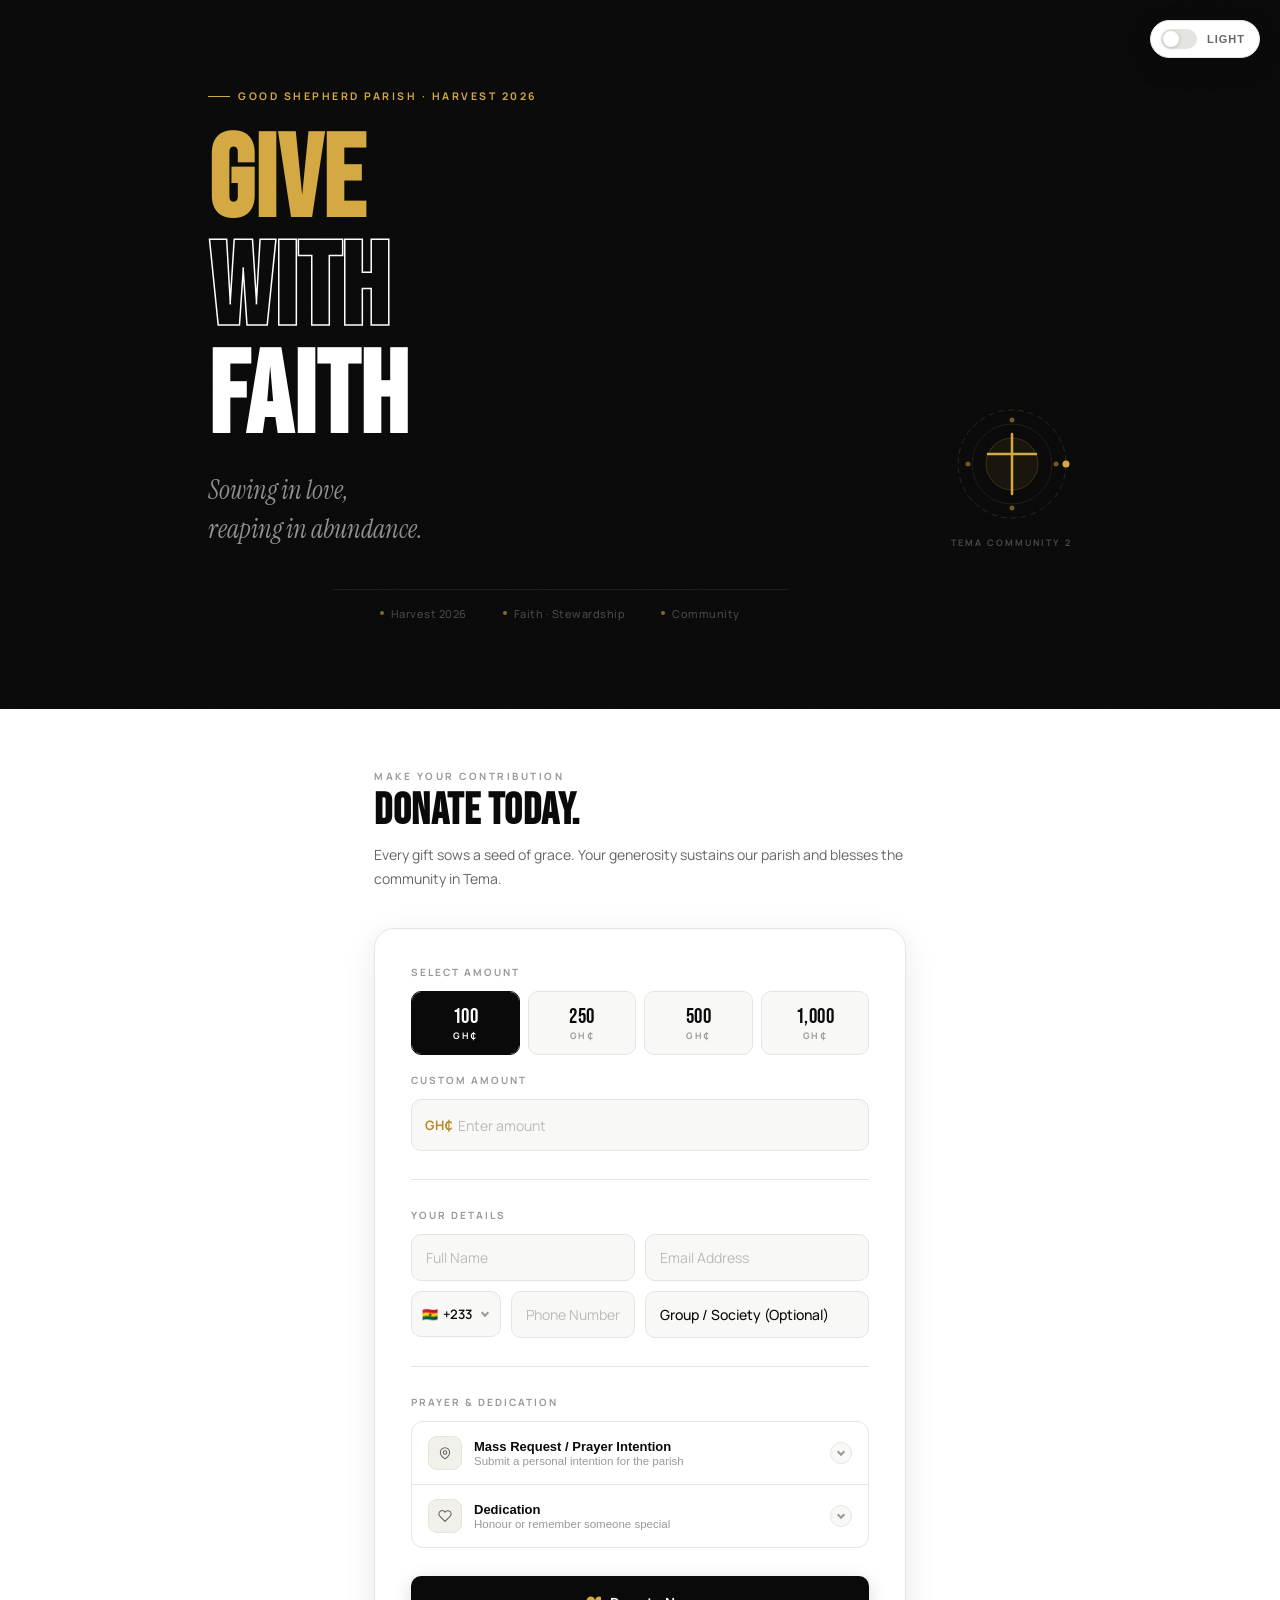
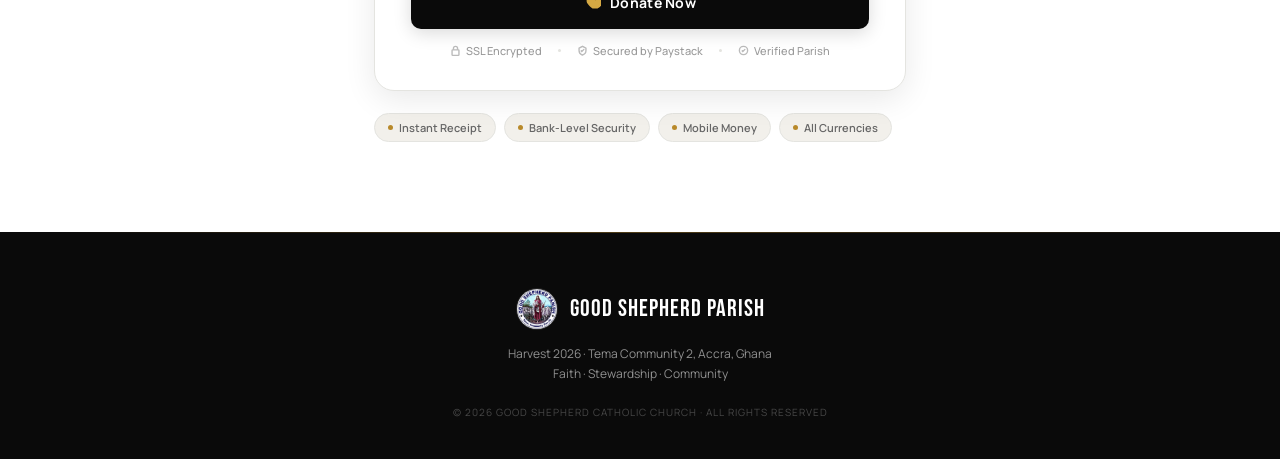
==== commit 77378fe8: "Update the word 'Hello' to 'Goodbye'" ====
--- a/index.html
+++ b/index.html
@@ -974,6 +974,9 @@
             <option value="wage">WAGE</option>
             <option value="cosra">COSRA</option>
             <option value="vincent">St. Vincent De Paul</option>
+             <option value="theresa">St. Theresa's </option>
+             <option value="christian-fathers">Christian Fathers'</option>
+             <option value="christian-mothers">Christian Mothers</option>
           </optgroup>
         </select>
       </div>
@@ -1085,8 +1088,10 @@
   <div class="foot-inner">
     <div class="foot-logo">
       <img class="foot-logo-img"
-        src="[data-uri]"
-        alt="Good Shepherd">
+        src="[data-uri]";
+      
+         alt="Good Shepherd">
+       
       <div class="foot-name">Good Shepherd Parish</div>
     </div>
     <p class="foot-tag">Harvest 2026 · Tema Community 2, Accra, Ghana<br>Faith · Stewardship · Community</p>
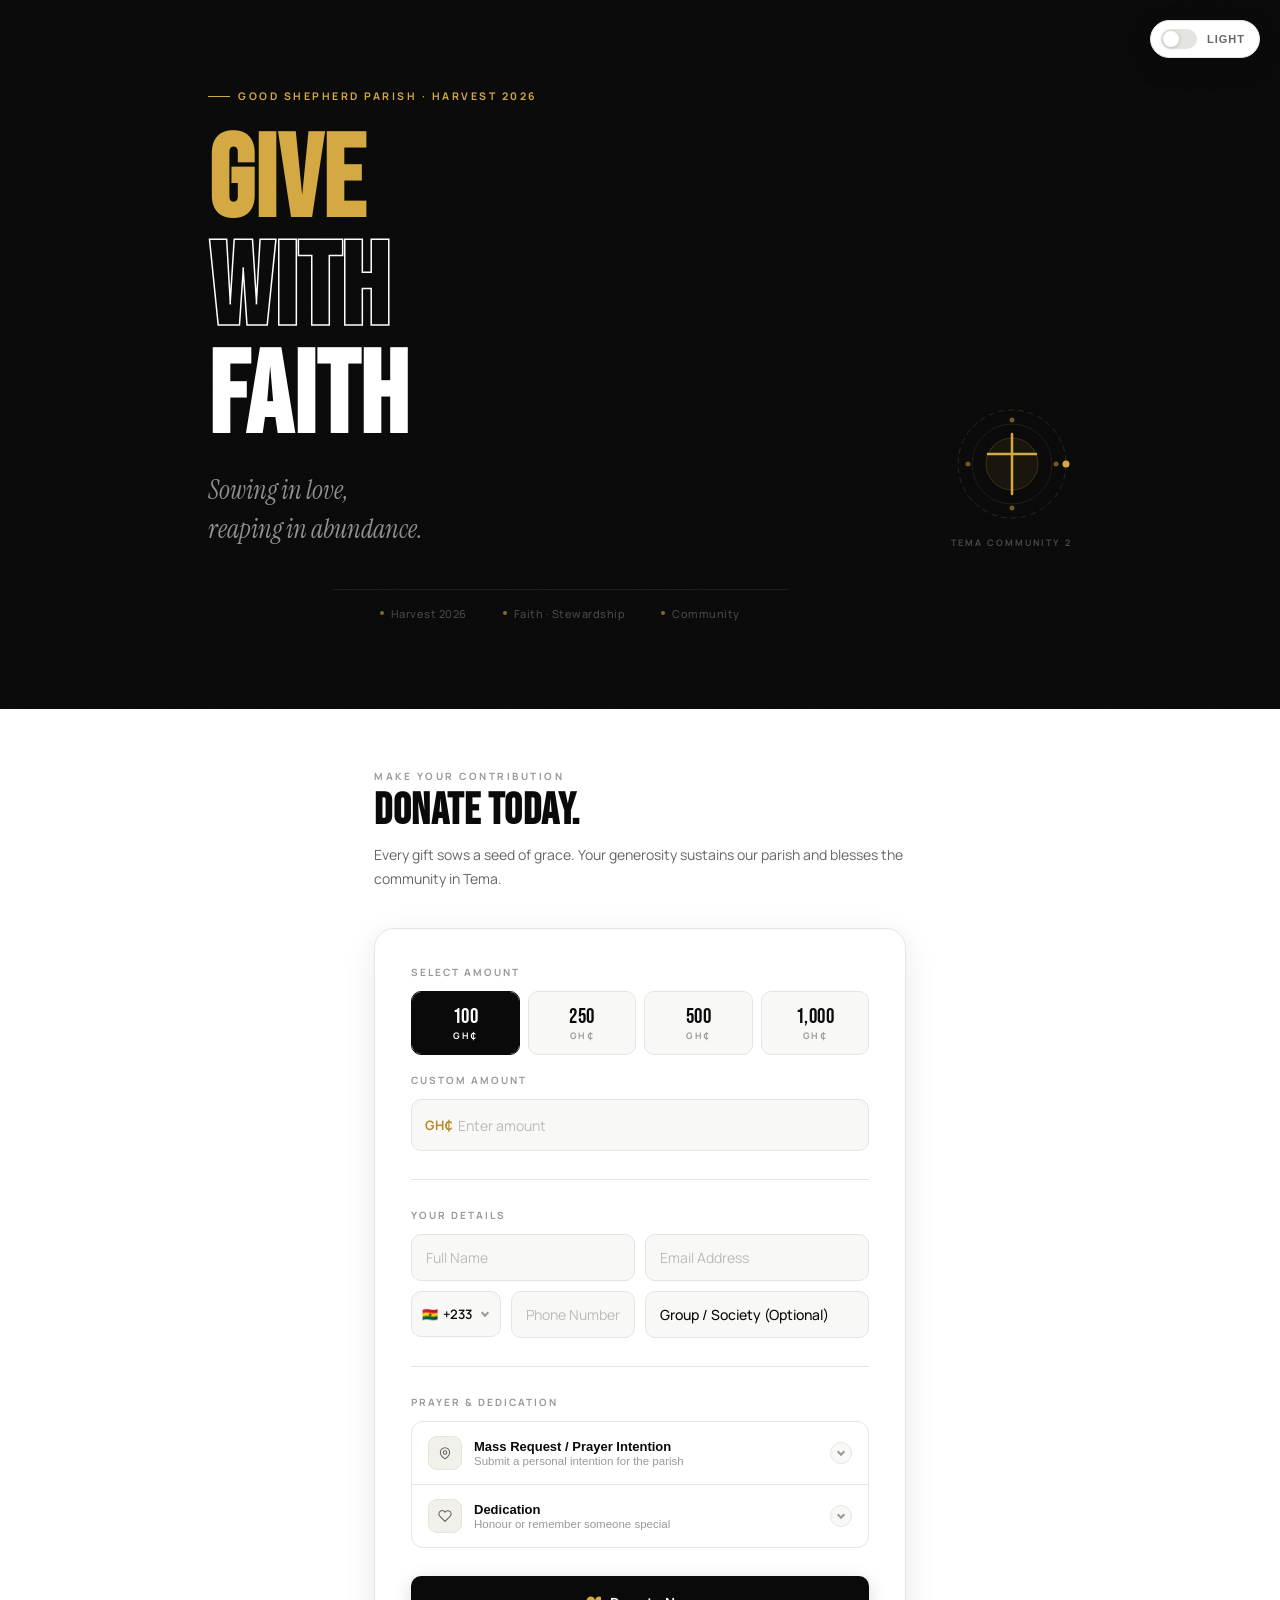
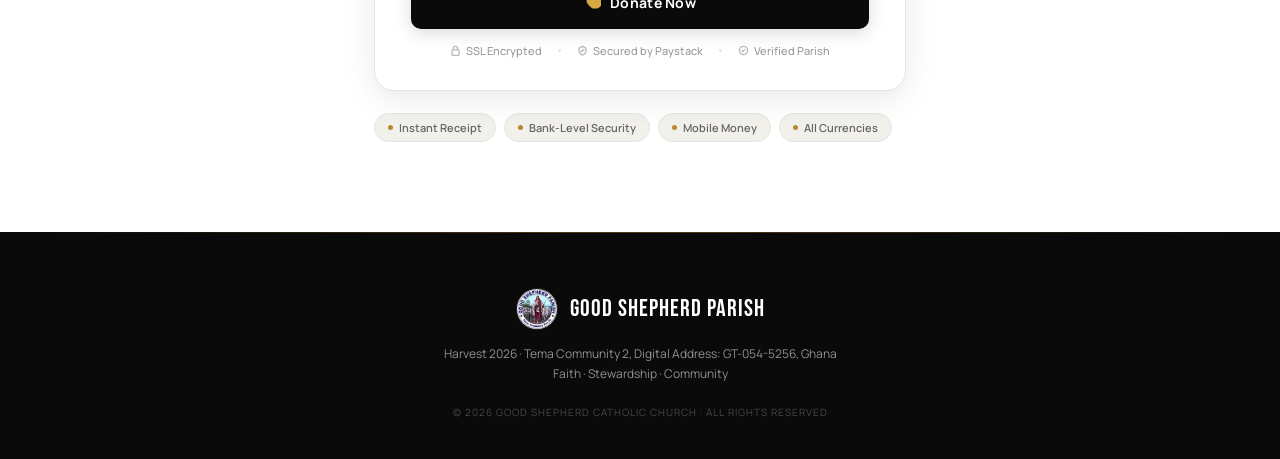
==== commit f535e5d6: "Update footer address in index.html" ====
--- a/index.html
+++ b/index.html
@@ -1094,7 +1094,7 @@
        
       <div class="foot-name">Good Shepherd Parish</div>
     </div>
-    <p class="foot-tag">Harvest 2026 · Tema Community 2, Accra, Ghana<br>Faith · Stewardship · Community</p>
+    <p class="foot-tag">Harvest 2026 · Tema Community 2, Digital Address: GT-054-5256, Ghana<br>Faith · Stewardship · Community</p>
     <p class="foot-copy">© 2026 Good Shepherd Catholic Church · All rights reserved</p>
   </div>
 </footer>
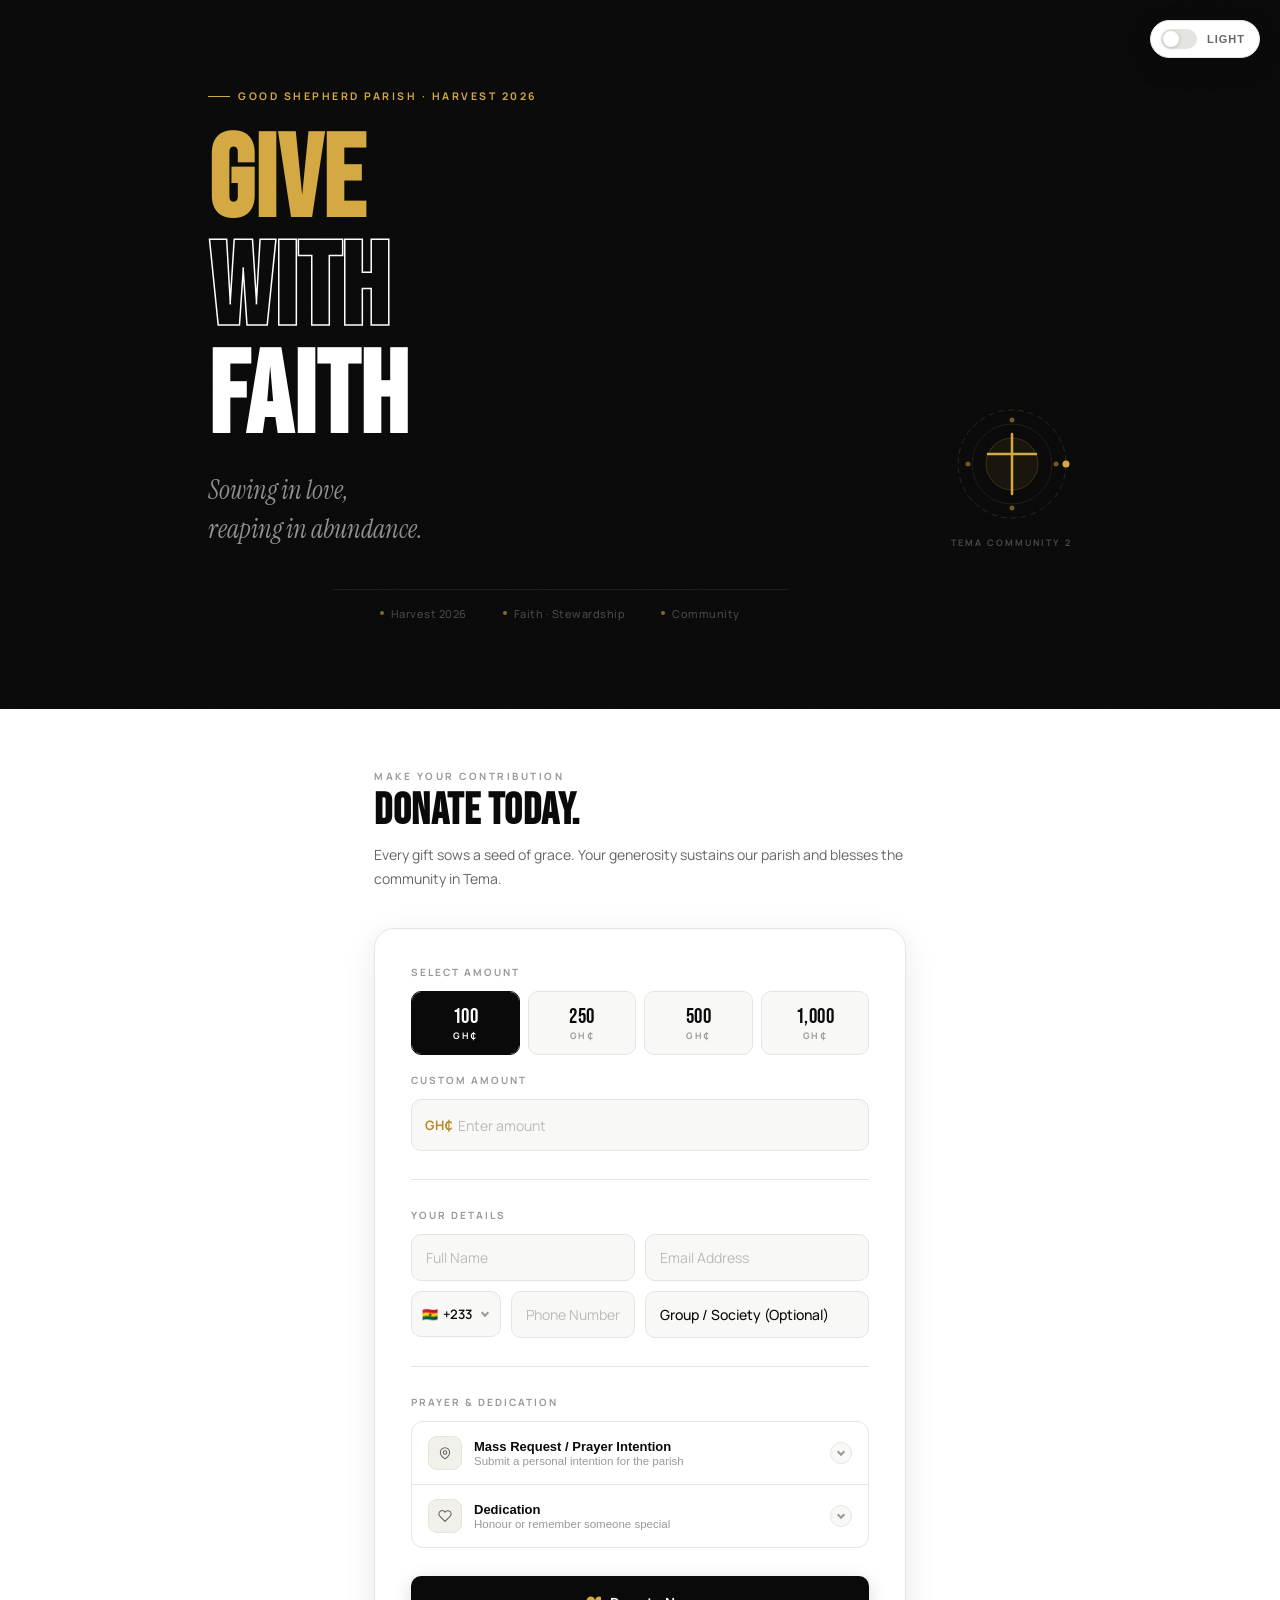
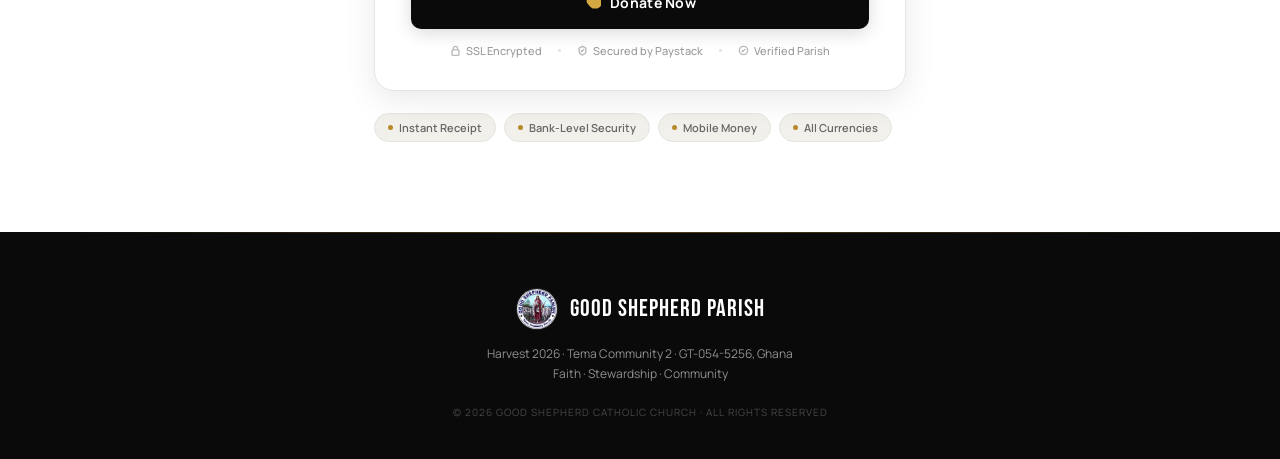
==== commit 3d3cda8f: "Update footer tag format in index.html" ====
--- a/index.html
+++ b/index.html
@@ -1094,7 +1094,7 @@
        
       <div class="foot-name">Good Shepherd Parish</div>
     </div>
-    <p class="foot-tag">Harvest 2026 · Tema Community 2, Digital Address: GT-054-5256, Ghana<br>Faith · Stewardship · Community</p>
+    <p class="foot-tag">Harvest 2026 · Tema Community 2 · GT-054-5256, Ghana<br>Faith · Stewardship · Community</p>
     <p class="foot-copy">© 2026 Good Shepherd Catholic Church · All rights reserved</p>
   </div>
 </footer>
